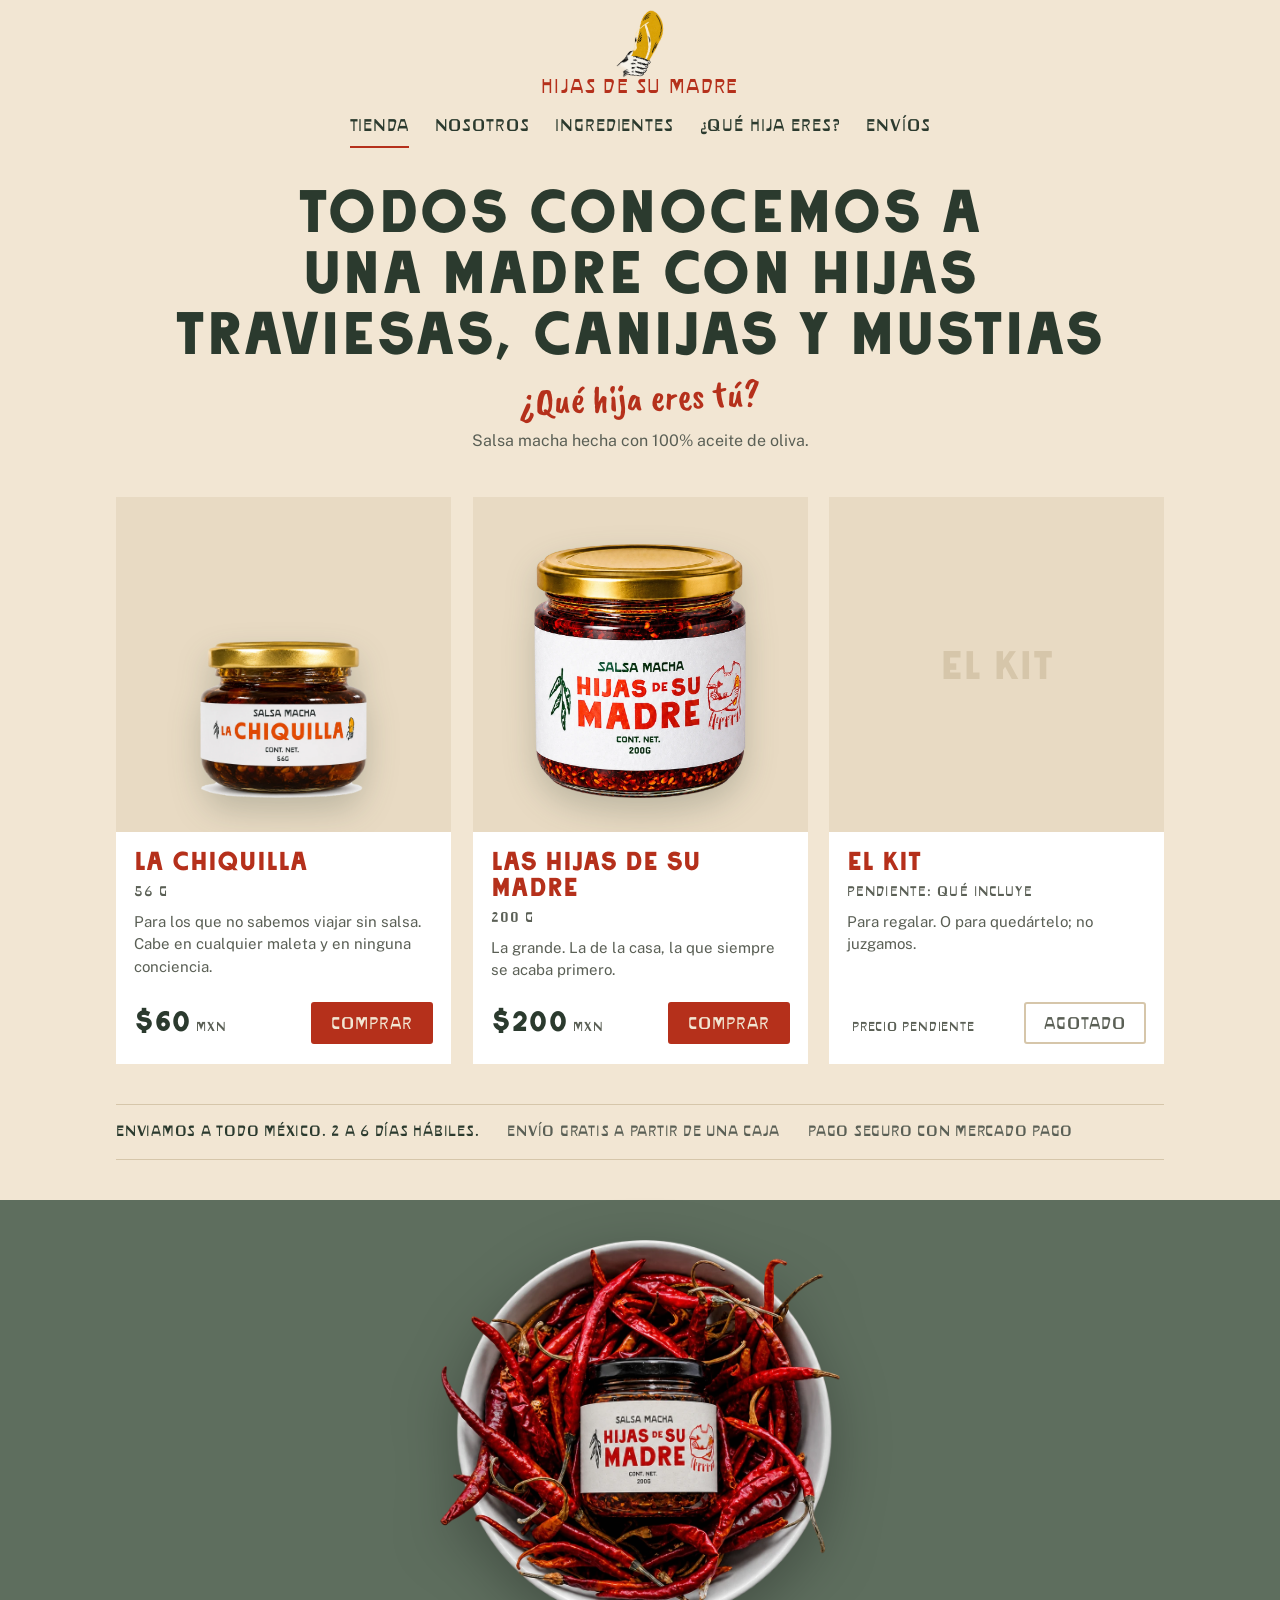
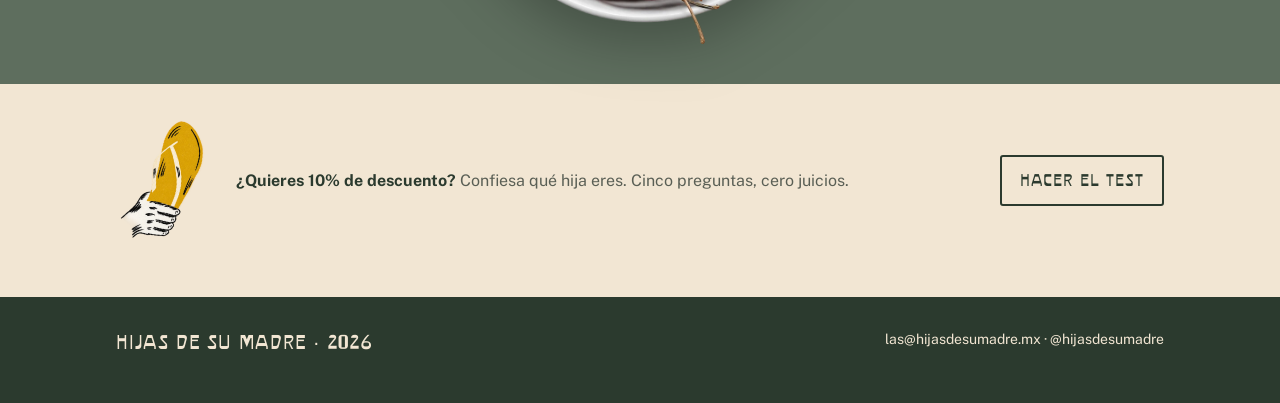
==== index.html @ a404a635 "Dominio: www.hijassdesumadre.mx Co-Authored-By: Claude Fable 5.1 <noreply@anthropic.com> Claude-Sess" ====
<!doctype html>
<html lang="es">
<head>
<meta charset="utf-8">
<meta name="viewport" content="width=device-width, initial-scale=1, viewport-fit=cover">
<title>Hijas de Su Madre | Salsa macha</title>
<meta name="description" content="Salsa macha artesanal hecha con 100% aceite de oliva. Pica rico, no te hace llorar. Envíos a todo México.">
<meta property="og:title" content="Hijas de Su Madre | Salsa macha">
<meta property="og:description" content="Salsa macha artesanal hecha con 100% aceite de oliva. Envíos a todo México.">
<meta property="og:image" content="https://www.hijassdesumadre.mx/img/og.jpg">
<meta property="og:url" content="https://www.hijassdesumadre.mx/">
<meta property="og:type" content="website">
<link rel="icon" href="favicon.png" type="image/png">
<link rel="stylesheet" href="https://fonts.googleapis.com/css2?family=Public+Sans:wght@400;600;700&family=Caveat+Brush&display=swap">
<link rel="stylesheet" href="styles.css">
<script src="config.js"></script>

</head>
<body data-page="tienda">
<header class="site-header" id="site-header"></header>

<main>
  <section class="wrap intro">
    <h1>Todos conocemos a una madre con hijas traviesas, canijas y mustias</h1>
    <a class="sub" href="que-hija-eres.html">¿Qué hija eres tú?</a>
    <p id="lema"></p>
  </section>

  <section class="wrap grid" id="productos" aria-label="Productos"></section>

  <div class="wrap"><div class="strip" id="strip"></div></div>

  <section class="banda" aria-hidden="true">
    <div class="wrap"><img src="img/bowl.webp" alt="" width="899" height="931"></div>
  </section>

  <section class="wrap hook">
    <img class="mano" src="img/mano-chancla.webp" alt="" width="387" height="411">
    <p><b>¿Quieres <span id="hook-pct">10%</span> de descuento?</b> Confiesa qué hija eres. Cinco preguntas, cero juicios.</p>
    <a class="btn ghost" href="que-hija-eres.html">Hacer el test</a>
  </section>
</main>

<footer class="site-footer" id="site-footer"></footer>

<script src="site.js"></script>
</body>
</html>
---- styles.css ----
/* Layout: cartel sobre crema. Entrada centrada en Kaxes, banda verde con el tazón
   de chiles, tienda en tres tarjetas blancas. Identidad fija (un solo tema): la
   tienda se ve igual para todo el mundo, como el empaque. */
@font-face { font-family: "Kaxes"; src: url("fonts/Kaxes.woff") format("woff"); font-weight: 400; font-display: swap; }
@font-face { font-family: "Mesaca"; src: url("fonts/Mesaca.woff") format("woff"); font-weight: 400; font-display: swap; }

:root {
  --crema: #F2E6D3;
  --crema-2: #E8DAC3;
  --linea: #D6C6AA;
  --blanco: #FFFFFF;
  --verde: #5E6E5E;
  --verde-oscuro: #2B3A2E;
  --tinta: #22302A;
  --gris: #5A5F55;
  --rojo: #B5301B;
  --rojo-2: #9E2914;
  --display: "Kaxes", "Arial Black", Impact, sans-serif;
  --label: "Mesaca", "Arial Narrow", sans-serif;
  --body: "Public Sans", system-ui, -apple-system, "Segoe UI", sans-serif;
  --marker: "Caveat Brush", "Comic Sans MS", cursive;   /* provisional: cambiar por la tipografía de marcador de la marca */
  color-scheme: light;
}

* { box-sizing: border-box; }
body {
  margin: 0;
  background: var(--crema);
  color: var(--tinta);
  font-family: var(--body);
  font-size: 16px;
  line-height: 1.5;
  -webkit-font-smoothing: antialiased;
}
body::before { content: ""; position: fixed; inset: 0 0 auto; height: env(safe-area-inset-top, 0px); z-index: 10; background: var(--crema); }
img { max-width: 100%; display: block; }
a { color: inherit; }
:focus-visible { outline: 3px solid var(--rojo); outline-offset: 2px; }

.wrap {
  max-width: 1080px;
  margin: 0 auto;
  padding-left: max(16px, env(safe-area-inset-left, 0px));
  padding-right: max(16px, env(safe-area-inset-right, 0px));
}

/* Las dos tipografías de marca no tienen minúsculas: todo lo que las use va en mayúsculas */
.display, .label { text-transform: uppercase; }

/* ---------- Header ---------- */
.site-header {
  position: sticky;
  top: env(safe-area-inset-top, 0px);
  z-index: 5;
  background: var(--crema);
}
.site-header .wrap {
  position: relative;
  display: flex;
  flex-direction: column;
  align-items: center;
  gap: 10px;
  padding-block: 12px 10px;
}
.logo {
  display: flex;
  flex-direction: column;
  align-items: center;
  gap: 2px;
  text-decoration: none;
  color: var(--rojo);
}
.logo .logo-img { height: 64px; width: auto; transform: rotate(-8deg); }
.logo .logo-txt {
  font-family: var(--label);
  font-size: 20px;
  letter-spacing: 0.06em;
  text-transform: uppercase;
  line-height: 1;
  white-space: nowrap;
}
.nav { display: flex; gap: 26px; flex-wrap: wrap; justify-content: center; }
.nav a {
  font-family: var(--label);
  text-decoration: none;
  font-size: 17px;
  letter-spacing: 0.05em;
  text-transform: uppercase;
  color: var(--verde-oscuro);
  padding: 6px 0;
  border-bottom: 2px solid transparent;
}
.nav a:hover, .nav a[aria-current="page"] { border-bottom-color: var(--rojo); }
.nav-toggle {
  position: absolute;
  right: max(16px, env(safe-area-inset-right, 0px));
  top: 22px;
  display: none;
  background: none;
  border: 2px solid var(--verde-oscuro);
  color: var(--verde-oscuro);
  font-family: var(--label);
  font-size: 15px;
  text-transform: uppercase;
  letter-spacing: 0.06em;
  padding: 7px 12px 5px;
  border-radius: 3px;
  cursor: pointer;
}
@media (max-width: 760px) {
  .site-header .wrap { gap: 0; }
  .logo .logo-img { height: 54px; }
  .logo .logo-txt { font-size: 17px; }
  .nav-toggle { display: inline-block; }
  .nav {
    display: none;
    position: absolute;
    left: 0; right: 0;
    top: 100%;
    background: var(--crema);
    border-top: 1px solid var(--linea);
    border-bottom: 1px solid var(--linea);
    flex-direction: column;
    gap: 0;
    padding: 6px max(16px, env(safe-area-inset-left, 0px)) 14px;
  }
  .nav.open { display: flex; }
  .nav a { padding: 12px 0; border-bottom: 1px solid var(--linea); font-size: 19px; }
  .nav a:last-child { border-bottom: none; }
}

/* ---------- Entrada ---------- */
.intro {
  text-align: center;
  padding-block: 26px 8px;
  display: flex;
  flex-direction: column;
  align-items: center;
  gap: 10px;
}
.intro h1 {
  font-family: var(--display);
  font-weight: 400;
  font-size: clamp(30px, 5.6vw, 60px);
  line-height: 1.02;
  letter-spacing: 0.01em;
  text-transform: uppercase;
  color: var(--verde-oscuro);
  margin: 0;
  text-wrap: balance;
  max-width: 24ch;
}
.intro .sub {
  margin: 0;
  font-family: var(--marker);
  font-size: clamp(28px, 3.8vw, 38px);
  color: var(--rojo);
  text-decoration: none;
  line-height: 1.1;
  transform: rotate(-2deg);
}
.intro .sub:hover { color: var(--rojo); }
.intro p { margin: 0; color: var(--gris); font-size: 16px; }

.banda {
  background: var(--verde);
  padding-block: 40px;
  margin-top: 40px;
}
.banda .wrap { display: flex; justify-content: center; }
.banda img {
  width: min(60vw, 400px);
  height: auto;
  filter: drop-shadow(0 18px 28px rgba(0,0,0,0.28));
}

/* ---------- Tienda ---------- */
.grid {
  display: grid;
  grid-template-columns: repeat(3, minmax(0, 1fr));
  gap: 22px;
  padding-block: 36px 40px;
}
@media (max-width: 860px) { .grid { grid-template-columns: repeat(2, minmax(0, 1fr)); } }
@media (max-width: 560px) { .grid { grid-template-columns: 1fr; } }

.product {
  background: var(--crema-2);
  display: flex;
  flex-direction: column;
  min-width: 0;
  container-type: inline-size;
}
.product-media {
  aspect-ratio: 1 / 1;
  max-width: 100%;
  display: flex;
  align-items: flex-end;
  justify-content: center;
  overflow: hidden;
  padding: 12cqw 14px 10cqw;
}
.product-media img {
  width: auto;
  height: calc(76cqw * var(--escala, 1));
  max-width: 88%;
  object-fit: contain;
  filter: drop-shadow(0 14px 16px rgba(43, 58, 46, 0.22));
}
.product-media .ph {
  font-family: var(--display);
  font-size: 40px;
  text-transform: uppercase;
  color: var(--linea);
  align-self: center;
  text-align: center;
  line-height: 1;
}
.product-body {
  padding: 18px 18px 20px;
  display: flex;
  flex-direction: column;
  gap: 6px;
  flex: 1;
  background: var(--blanco);
}
.product h2 {
  font-family: var(--display);
  font-weight: 400;
  font-size: 26px;
  line-height: 1;
  text-transform: uppercase;
  color: var(--rojo);
  margin: 0;
}
.product .size {
  font-family: var(--label);
  font-size: 14px;
  color: var(--gris);
  text-transform: uppercase;
  letter-spacing: 0.08em;
}
.product .desc { margin: 2px 0 0; color: var(--gris); font-size: 15px; }
.product .row {
  margin-top: auto;
  padding-top: 14px;
  display: flex;
  align-items: center;
  justify-content: space-between;
  gap: 12px;
}
.price {
  font-family: var(--display);
  font-size: 28px;
  line-height: 1;
  color: var(--verde-oscuro);
  font-variant-numeric: tabular-nums;
}
.price small { font-family: var(--label); font-size: 13px; color: var(--gris); margin-left: 5px; letter-spacing: 0.06em; }

.btn {
  display: inline-flex;
  align-items: center;
  justify-content: center;
  gap: 8px;
  background: var(--rojo);
  color: var(--crema);
  border: 2px solid var(--rojo);
  text-decoration: none;
  font-family: var(--label);
  font-size: 17px;
  text-transform: uppercase;
  letter-spacing: 0.06em;
  padding: 12px 18px 10px;
  border-radius: 3px;
  cursor: pointer;
  white-space: nowrap;
}
.btn:hover { background: var(--rojo-2); border-color: var(--rojo-2); }
.btn.ghost { background: transparent; color: var(--verde-oscuro); border-color: var(--verde-oscuro); }
.btn.ghost:hover { background: var(--verde-oscuro); color: var(--crema); }
.btn.block { width: 100%; }
.pending {
  font-size: 12px;
  color: var(--rojo);
  margin: 0;
  padding-top: 8px;
  border-top: 1px dashed var(--linea);
}

.strip {
  border-top: 1px solid var(--linea);
  border-bottom: 1px solid var(--linea);
  padding-block: 16px;
  display: flex;
  flex-wrap: wrap;
  gap: 8px 28px;
  font-family: var(--label);
  font-size: 15px;
  letter-spacing: 0.05em;
  text-transform: uppercase;
  color: var(--gris);
}
.strip strong { color: var(--verde-oscuro); font-weight: 400; }

.hook {
  padding-block: 40px 60px;
  display: flex;
  flex-wrap: wrap;
  align-items: center;
  gap: 16px 28px;
}
.hook .mano { width: 92px; height: auto; flex: none; transform: rotate(-8deg); }
.hook p { flex: 1 1 300px; }
.hook p { margin: 0; color: var(--gris); }
.hook p b { color: var(--verde-oscuro); }

/* ---------- Páginas de texto ---------- */
.page { padding-block: 36px 64px; }
.page .text { max-width: 680px; }
.page h1 {
  font-family: var(--display);
  font-weight: 400;
  font-size: clamp(32px, 5.4vw, 54px);
  line-height: 1;
  text-transform: uppercase;
  color: var(--verde-oscuro);
  margin: 0 0 22px;
  text-wrap: balance;
  max-width: 24ch;
}
.page h2 {
  font-family: var(--label);
  font-weight: 400;
  font-size: 22px;
  letter-spacing: 0.05em;
  text-transform: uppercase;
  color: var(--rojo);
  margin: 34px 0 8px;
}
.page p, .page li { font-size: 17px; max-width: 65ch; }
.page ul { padding-left: 20px; margin: 0; }
.todo {
  display: inline-block;
  background: rgba(181, 48, 27, 0.10);
  border-left: 3px solid var(--rojo);
  padding: 8px 12px;
  color: var(--gris);
  font-size: 15px;
}
dl.faq { margin: 0; }
dl.faq dt { font-weight: 700; margin-top: 20px; }
dl.faq dd { margin: 4px 0 0; color: var(--gris); }

.foto-ancha {
  width: 100%;
  aspect-ratio: 16 / 7;
  max-width: 100%;
  object-fit: cover;
  margin-bottom: 36px;
}
.dos {
  display: grid;
  grid-template-columns: minmax(0, 1.1fr) minmax(0, 0.9fr);
  gap: 32px;
  align-items: start;
}
.dos > * { min-width: 0; }
.dos img { width: 100%; height: auto; }
@media (max-width: 720px) { .dos { grid-template-columns: 1fr; } }
.fotos {
  display: grid;
  grid-template-columns: repeat(3, minmax(0, 1fr));
  gap: 14px;
  margin-top: 16px;
}
.fotos img { width: 100%; aspect-ratio: 4 / 5; object-fit: cover; }
.fotos img.wide { grid-column: 1 / -1; aspect-ratio: 16 / 9; }
@media (max-width: 560px) { .fotos { grid-template-columns: repeat(2, minmax(0, 1fr)); } }
.ingredientes-lista { columns: 2; column-gap: 32px; list-style: none; padding: 0; }
.ingredientes-lista li {
  font-family: var(--label);
  text-transform: uppercase;
  letter-spacing: 0.05em;
  font-size: 18px;
  color: var(--verde-oscuro);
  padding: 8px 0;
  border-bottom: 1px solid var(--linea);
  break-inside: avoid;
}

/* ---------- Test ---------- */
.quiz-wrap { padding-block: 36px 64px; max-width: 640px; }
.quiz .progress { font-family: var(--label); font-size: 14px; text-transform: uppercase; letter-spacing: 0.08em; color: var(--gris); margin-bottom: 8px; }
.quiz .bar { height: 4px; background: var(--linea); margin-bottom: 28px; }
.quiz .bar i { display: block; height: 100%; background: var(--rojo); width: 0; transition: width .25s; }
.quiz-wrap h1 {
  font-family: var(--display);
  font-weight: 400;
  font-size: clamp(30px, 5.4vw, 48px);
  line-height: 1.02;
  text-transform: uppercase;
  color: var(--verde-oscuro);
  margin: 0 0 18px;
  text-wrap: balance;
}
.quiz-wrap .intro-img { width: 100%; height: auto; aspect-ratio: 16 / 9; object-fit: cover; object-position: 35% 50%; margin-bottom: 26px; }
.quiz-wrap .mano { width: 110px; height: auto; margin-bottom: 8px; transform: rotate(-8deg); }
.quiz h2.q { font-size: 24px; font-weight: 700; margin: 0 0 20px; line-height: 1.25; text-wrap: balance; color: var(--verde-oscuro); }
.options { display: grid; gap: 10px; }
.opt {
  text-align: left;
  background: var(--blanco);
  border: 1px solid var(--linea);
  color: var(--tinta);
  font: inherit;
  font-size: 16px;
  padding: 14px 16px;
  cursor: pointer;
}
.opt:hover { border-color: var(--rojo); }
.result .eyebrow { font-family: var(--label); font-size: 15px; text-transform: uppercase; letter-spacing: 0.08em; color: var(--gris); }
.result .name {
  font-family: var(--display);
  font-size: clamp(44px, 11vw, 92px);
  line-height: 0.95;
  text-transform: uppercase;
  margin: 4px 0 10px;
  color: var(--rojo);
}
.result .frase { font-size: 22px; font-weight: 700; margin: 0 0 6px; color: var(--verde-oscuro); }
.result .detalle { color: var(--gris); margin: 0 0 24px; font-size: 17px; }
.code {
  display: flex;
  align-items: center;
  justify-content: space-between;
  gap: 12px;
  background: var(--blanco);
  border: 2px dashed var(--rojo);
  padding: 14px 16px;
  margin-bottom: 20px;
}
.code b { font-family: var(--display); font-size: clamp(20px, 4.2vw, 30px); letter-spacing: 0.06em; color: var(--verde-oscuro); word-break: break-all; text-align: right; }
.code { margin-bottom: 8px; }
.result .cierre { margin: 0 0 20px; color: var(--gris); }
.result .shop { display: grid; gap: 10px; }
.result .shop a, .result .shop button { justify-content: space-between; }
.again { background: none; border: none; color: var(--gris); font: inherit; text-decoration: underline; cursor: pointer; padding: 0; margin-top: 20px; }

/* ---------- Footer ---------- */
.site-footer {
  background: var(--verde-oscuro);
  color: var(--crema);
  padding-block: 32px 44px;
  font-size: 14px;
}
.site-footer .wrap { display: flex; flex-wrap: wrap; justify-content: space-between; gap: 10px 24px; }
.site-footer .marca { font-family: var(--label); font-size: 20px; text-transform: uppercase; letter-spacing: 0.04em; }
.site-footer a { text-decoration: none; }
.site-footer a:hover { text-decoration: underline; }

@media (prefers-reduced-motion: reduce) { * { transition: none !important; } }

/* ---------- Collage de ingredientes ---------- */
.collage {
  background: var(--verde);
  padding-block: 36px 28px;
  margin-bottom: 40px;
}
.collage .wrap {
  display: flex;
  flex-wrap: wrap;
  justify-content: center;
  align-items: center;
  gap: 18px 34px;
}
.collage img { height: auto; max-width: 100%; filter: drop-shadow(0 12px 14px rgba(0,0,0,0.25)); }
.collage .c1 { width: clamp(150px, 22vw, 260px); transform: rotate(-6deg); }
.collage .c2 { width: clamp(170px, 26vw, 300px); }
.collage .c3 { width: clamp(140px, 20vw, 240px); transform: rotate(5deg); }
.collage .c4 { width: clamp(130px, 18vw, 220px); }
.collage .c5 { width: clamp(150px, 22vw, 250px); transform: rotate(-4deg); }

.comer {
  display: grid;
  grid-template-columns: minmax(0, 1fr) minmax(0, 1fr);
  gap: 32px;
  align-items: center;
  margin-top: 8px;
}
.comer > * { min-width: 0; }
.comer img { width: min(100%, 460px); height: auto; justify-self: center; filter: drop-shadow(0 18px 22px rgba(43,58,46,0.22)); transform: rotate(8deg); }
@media (max-width: 720px) { .comer { grid-template-columns: 1fr; } }

/* ---------- Prospecto (advertencias) ---------- */
.adv-title { margin-top: 56px; }
.prospecto {
  background: var(--blanco);
  border: 1px solid var(--linea);
  padding: 22px 24px 26px;
  margin-top: 14px;
  font-size: 14px;
  line-height: 1.45;
  color: var(--tinta);
}
.prospecto-head {
  display: flex;
  justify-content: space-between;
  flex-wrap: wrap;
  gap: 6px 16px;
  font-family: var(--label);
  text-transform: uppercase;
  letter-spacing: 0.08em;
  font-size: 13px;
  color: var(--gris);
  border-bottom: 2px solid var(--verde-oscuro);
  padding-bottom: 10px;
  margin-bottom: 16px;
}
.prospecto-cols { display: grid; grid-template-columns: repeat(3, minmax(0, 1fr)); gap: 24px; }
.prospecto-cols > section { min-width: 0; }
@media (max-width: 760px) { .prospecto-cols { grid-template-columns: 1fr; } }
.prospecto h3 {
  font-family: var(--display);
  font-weight: 400;
  font-size: 22px;
  text-transform: uppercase;
  color: var(--rojo);
  margin: 0 0 8px;
}
.prospecto p { margin: 0 0 8px; font-size: 14px; max-width: none; }
.prospecto dl { margin: 0; }
.prospecto dt { font-weight: 700; margin-top: 8px; }
.prospecto dd { margin: 0; color: var(--gris); }
.prospecto ul { margin: 0; padding-left: 18px; }
.prospecto li { font-size: 14px; margin-bottom: 4px; }

/* ---------- Nosotros ---------- */
.nosotros-hero {
  display: grid;
  grid-template-columns: minmax(0, 0.8fr) minmax(0, 1.2fr);
  gap: 32px;
  align-items: center;
  margin-bottom: 20px;
}
.nosotros-hero > * { min-width: 0; }
.nosotros-hero img { width: min(100%, 340px); height: auto; justify-self: center; }
.charola { width: min(100%, 420px); height: auto; justify-self: center; filter: drop-shadow(0 18px 22px rgba(43,58,46,0.22)); }
@media (max-width: 720px) { .nosotros-hero { grid-template-columns: 1fr; } .nosotros-hero img { width: 220px; } }

/* ---------- Ingredientes: collage ---------- */
.ing .ing-sec { align-items: center; margin-bottom: 36px; }
.ing .ing-sec.rev > .text { order: 1; }
.ing .ing-sec.rev > .cluster { order: 2; }
@media (min-width: 721px) { .ing .ing-sec.rev > .cluster { order: 0; } }
.cluster { position: relative; min-width: 0; }
.cluster img { position: absolute; height: auto; filter: drop-shadow(0 14px 16px rgba(43,58,46,0.22)); }
.c-a { min-height: 420px; }
.c-a .f1 { width: 58%; left: 30%; top: 0; transform: rotate(6deg); }
.c-a .f2 { width: 46%; left: -4%; top: 34%; transform: rotate(-10deg); }
.c-a .f3 { width: 40%; left: 52%; top: 58%; transform: rotate(-4deg); }
.c-b { min-height: 300px; }
.c-b .f1 { width: 50%; left: 2%; top: 6%; }
.c-b .f2 { width: 58%; left: 40%; top: 40%; transform: rotate(-6deg); }
.c-c { min-height: 420px; }
.c-c .f1 { width: 82%; left: 10%; top: 0; transform: rotate(8deg); }
@media (max-width: 720px) {
  .cluster { min-height: 0 !important; display: flex; flex-wrap: wrap; align-items: center; justify-content: center; gap: 12px 24px; padding-block: 8px; }
  .cluster img { position: static !important; width: 38% !important; max-width: 200px; }
  .c-c .f1 { width: 70% !important; max-width: 320px; }
}
.btn.agotado, .btn.agotado:hover { background: transparent; color: var(--gris); border-color: var(--linea); cursor: default; }
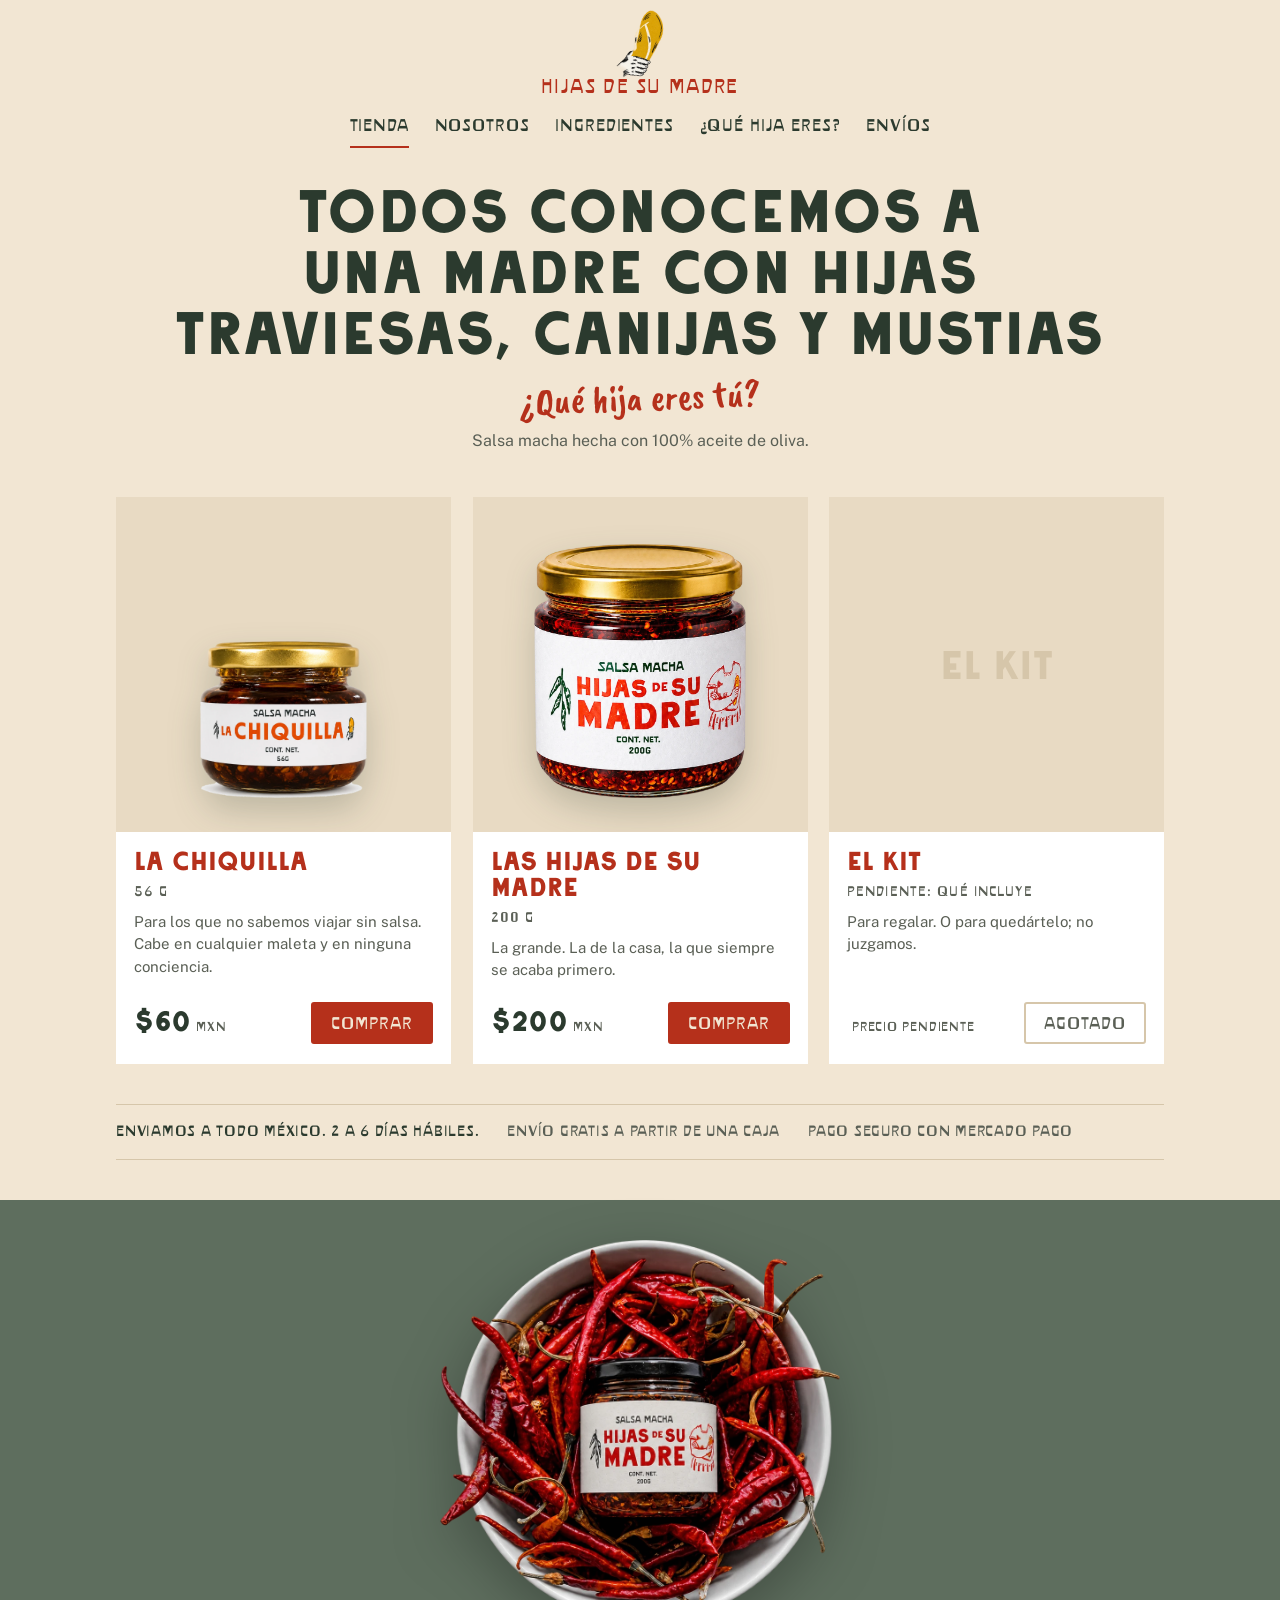
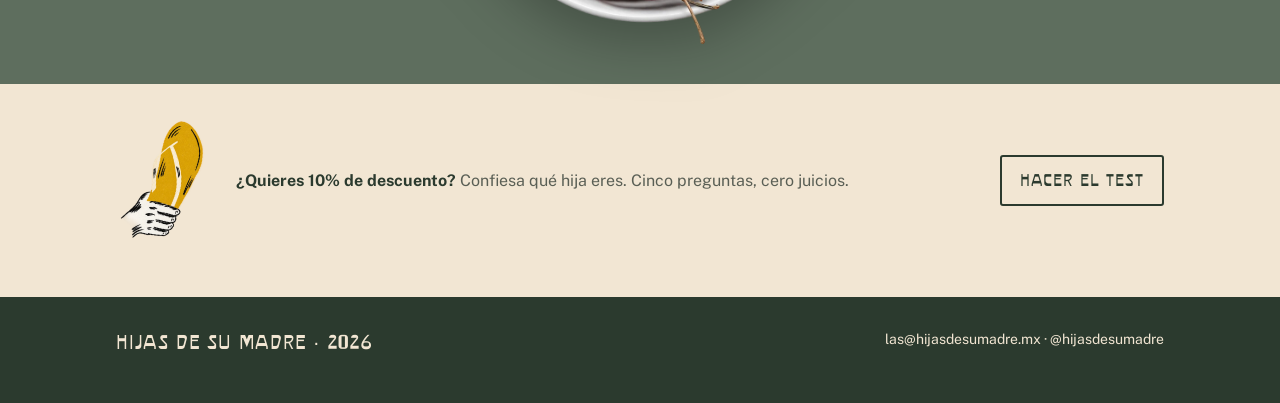
==== commit 79528b9d: "Usar dominio gratuito de GitHub Pages por ahora Co-Authored-By: Claude Fable 5.1 <noreply@anthropic." ====
--- a/index.html
+++ b/index.html
@@ -7,8 +7,8 @@
 <meta name="description" content="Salsa macha artesanal hecha con 100% aceite de oliva. Pica rico, no te hace llorar. Envíos a todo México.">
 <meta property="og:title" content="Hijas de Su Madre | Salsa macha">
 <meta property="og:description" content="Salsa macha artesanal hecha con 100% aceite de oliva. Envíos a todo México.">
-<meta property="og:image" content="https://www.hijassdesumadre.mx/img/og.jpg">
-<meta property="og:url" content="https://www.hijassdesumadre.mx/">
+<meta property="og:image" content="https://hijasdesumadre.github.io/img/og.jpg">
+<meta property="og:url" content="https://hijasdesumadre.github.io/">
 <meta property="og:type" content="website">
 <link rel="icon" href="favicon.png" type="image/png">
 <link rel="stylesheet" href="https://fonts.googleapis.com/css2?family=Public+Sans:wght@400;600;700&family=Caveat+Brush&display=swap">
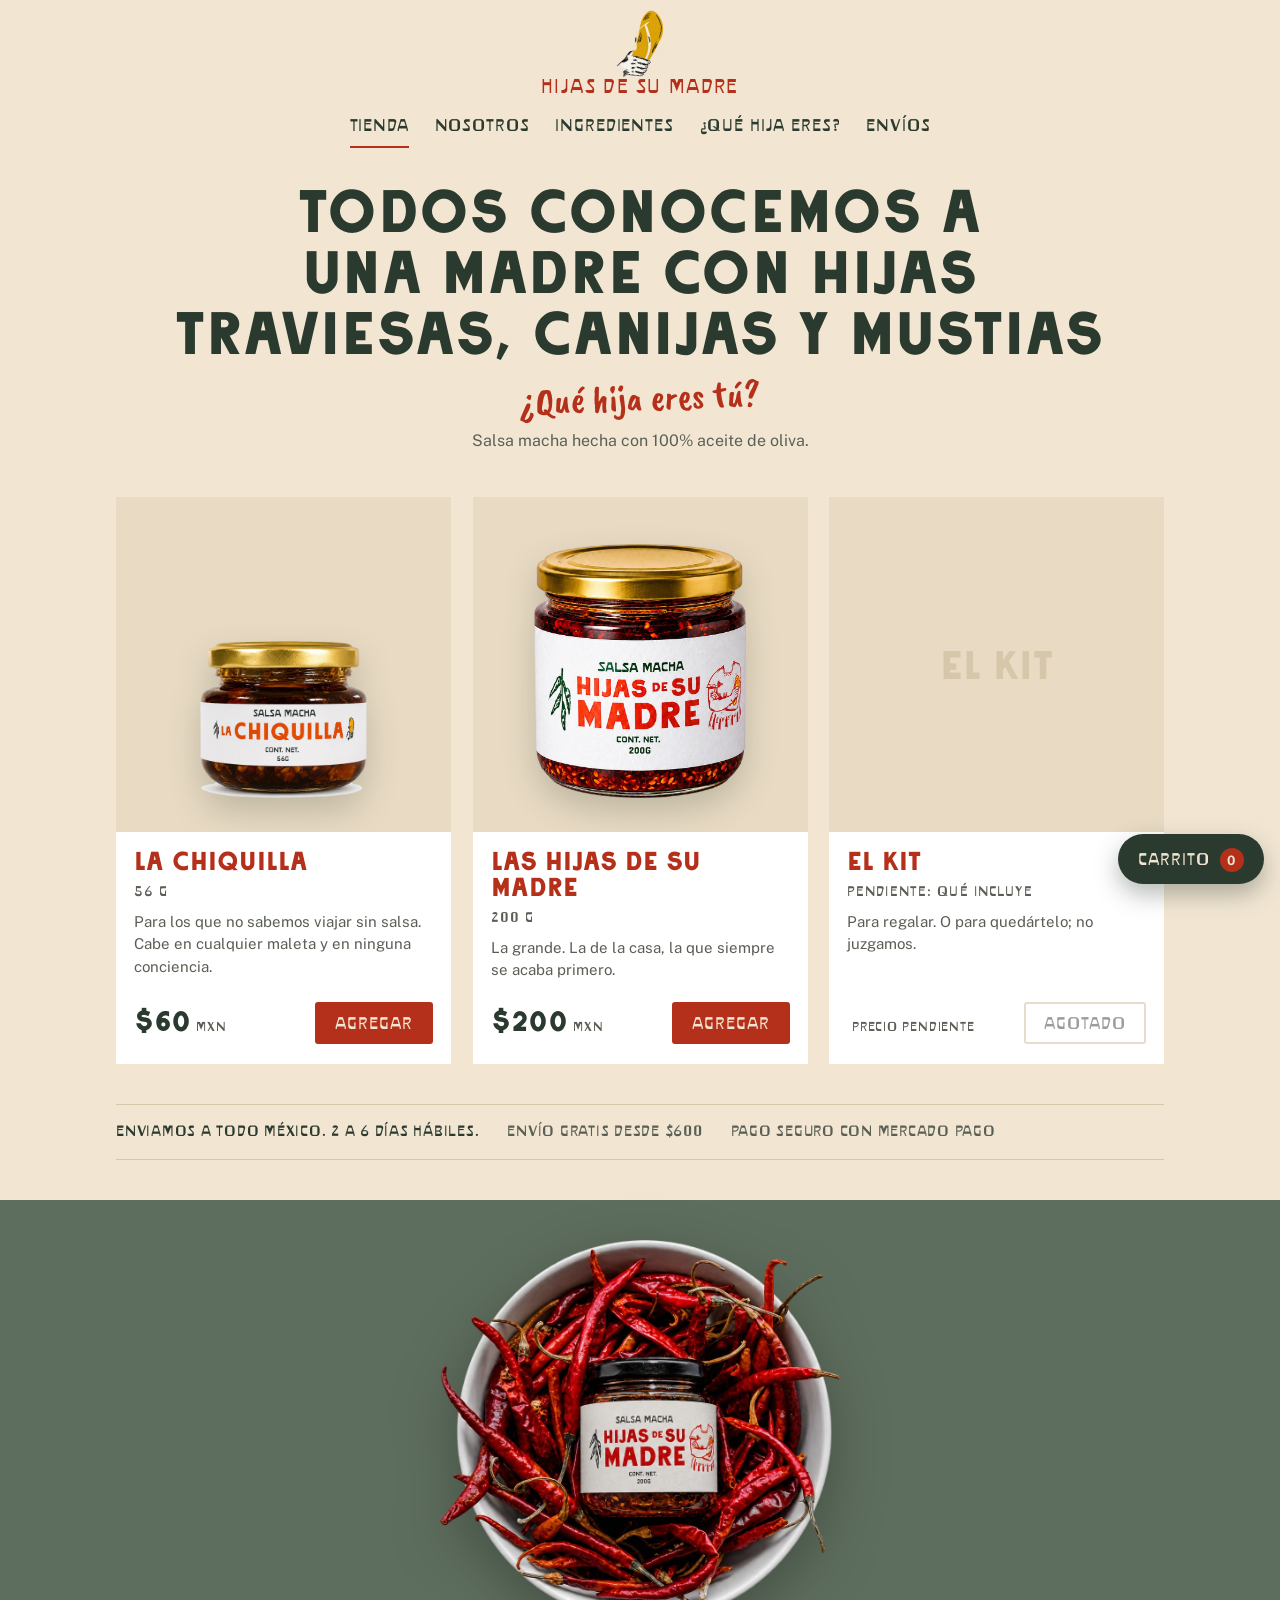
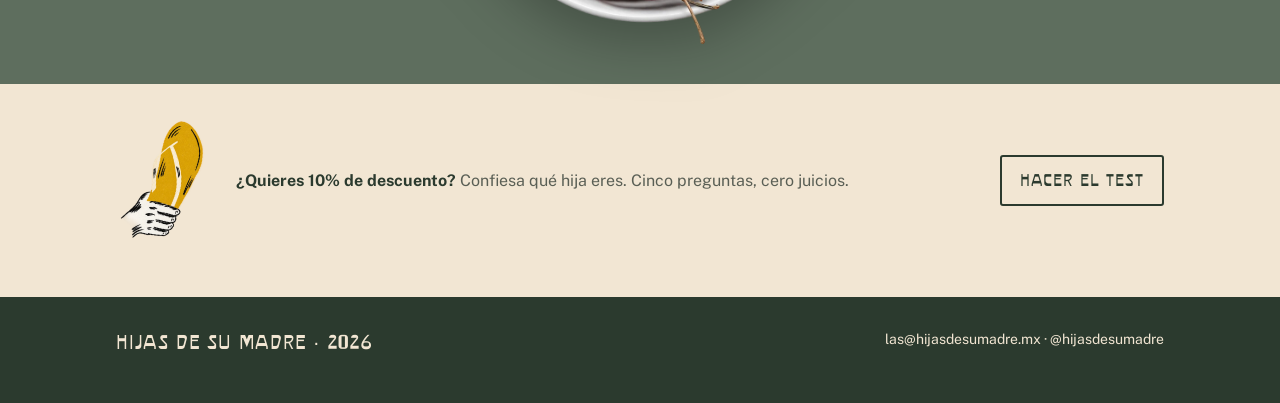
==== commit cb27a253: "Carrito de compras con cobro vía Mercado Pago (Checkout Pro) - Carrito lateral con cantidades, códig" ====
--- a/index.html
+++ b/index.html
@@ -44,5 +44,6 @@
 <footer class="site-footer" id="site-footer"></footer>
 
 <script src="site.js"></script>
+<script src="carrito.js"></script>
 </body>
 </html>
--- a/styles.css
+++ b/styles.css
@@ -570,3 +570,69 @@
   .c-c .f1 { width: 70% !important; max-width: 320px; }
 }
 .btn.agotado, .btn.agotado:hover { background: transparent; color: var(--gris); border-color: var(--linea); cursor: default; }
+
+/* ---------- Carrito ---------- */
+.cart-fab {
+  position: fixed;
+  right: max(16px, env(safe-area-inset-right, 0px));
+  bottom: calc(16px + env(safe-area-inset-bottom, 0px));
+  z-index: 40;
+  display: inline-flex; align-items: center; gap: 10px;
+  background: var(--verde-oscuro); color: var(--crema);
+  border: none; border-radius: 999px;
+  font-family: var(--label); font-size: 17px; letter-spacing: 0.06em; text-transform: uppercase;
+  padding: 14px 20px 12px; cursor: pointer;
+  box-shadow: 0 10px 24px rgba(43,58,46,0.35);
+}
+.cart-badge { background: var(--rojo); color: var(--crema); font-family: var(--body); font-weight: 700; font-size: 13px; min-width: 24px; height: 24px; border-radius: 999px; display: inline-grid; place-items: center; padding: 0 6px; }
+.cart-backdrop { position: fixed; inset: 0; background: rgba(34,48,42,0.45); z-index: 50; }
+.cart {
+  position: fixed; top: 0; right: 0; bottom: 0; z-index: 51;
+  width: min(100%, 440px);
+  background: var(--crema);
+  display: flex; flex-direction: column;
+  box-shadow: -12px 0 40px rgba(0,0,0,0.25);
+  padding-top: env(safe-area-inset-top, 0px);
+}
+.cart-head { display: flex; align-items: center; justify-content: space-between; padding: 16px 20px 12px; border-bottom: 1px solid var(--linea); }
+.cart-head h2 { margin: 0; font-family: var(--display); font-weight: 400; font-size: 28px; text-transform: uppercase; color: var(--verde-oscuro); }
+.cart-close { background: none; border: none; font-size: 32px; line-height: 1; color: var(--gris); cursor: pointer; padding: 4px 8px; }
+.cart-body { overflow-y: auto; padding: 16px 20px calc(24px + env(safe-area-inset-bottom, 0px)); display: flex; flex-direction: column; gap: 14px; }
+.cart-empty { text-align: center; color: var(--gris); margin: 32px 0 8px; font-size: 17px; }
+.cart-lines { display: flex; flex-direction: column; gap: 12px; }
+.cart-line { display: grid; grid-template-columns: 56px 1fr auto auto; gap: 12px; align-items: center; }
+.cart-line img { width: 56px; height: 56px; object-fit: contain; }
+.cart-line i { width: 56px; height: 56px; background: var(--crema-2); display: block; }
+.cart-line-info { min-width: 0; display: flex; flex-direction: column; }
+.cart-line-info b { font-family: var(--label); font-weight: 400; text-transform: uppercase; letter-spacing: 0.04em; color: var(--rojo); font-size: 16px; }
+.cart-line-info small { color: var(--gris); font-size: 13px; }
+.cart-line-total { font-family: var(--display); font-size: 20px; color: var(--verde-oscuro); min-width: 56px; text-align: right; font-variant-numeric: tabular-nums; }
+.qty { display: inline-flex; align-items: center; border: 1px solid var(--linea); background: var(--blanco); border-radius: 3px; }
+.qty button { background: none; border: none; width: 30px; height: 32px; font-size: 18px; cursor: pointer; color: var(--verde-oscuro); }
+.qty span { min-width: 24px; text-align: center; font-weight: 700; font-variant-numeric: tabular-nums; }
+.cart-code { display: flex; gap: 8px; }
+.cart-code input { flex: 1; min-width: 0; }
+.cart-code .btn { padding-inline: 14px; }
+.cart-msg { margin: -6px 0 0; font-size: 14px; }
+.cart-msg.ok { color: var(--oliva, #6B7A2E); }
+.cart-msg.err { color: var(--rojo); }
+.cart-sum { border-top: 1px solid var(--linea); border-bottom: 1px solid var(--linea); padding: 10px 0; display: flex; flex-direction: column; gap: 6px; font-size: 15px; }
+.cart-sum > div { display: flex; justify-content: space-between; }
+.cart-sum .hint { color: var(--gris); font-size: 13px; }
+.cart-sum .tot { font-family: var(--display); font-size: 22px; color: var(--verde-oscuro); padding-top: 4px; }
+.cart-form { display: flex; flex-direction: column; gap: 10px; }
+.cart-form h3 { margin: 6px 0 0; font-family: var(--label); font-weight: 400; font-size: 18px; letter-spacing: 0.05em; text-transform: uppercase; color: var(--rojo); }
+.f { display: flex; flex-direction: column; gap: 4px; min-width: 0; }
+.f span { font-size: 12px; text-transform: uppercase; letter-spacing: 0.06em; color: var(--gris); }
+.f2 { display: grid; grid-template-columns: 1fr 1fr; gap: 10px; }
+.cart input, .cart select { width: 100%; font: inherit; font-size: 16px; padding: 10px 12px; border: 1px solid var(--linea); background: var(--blanco); color: var(--tinta); border-radius: 3px; min-width: 0; }
+.cart input:focus, .cart select:focus { outline: 2px solid var(--rojo); outline-offset: 1px; border-color: var(--rojo); }
+.btn.pay { margin-top: 6px; font-size: 18px; padding-block: 14px 12px; white-space: normal; }
+.btn:disabled { opacity: 0.6; cursor: wait; }
+.cart-fine { font-size: 12px; color: var(--gris); margin: 0; text-align: center; }
+body.cart-abierto { overflow: hidden; }
+.cart[hidden], .cart-backdrop[hidden] { display: none !important; }
+.estado { text-align: center; margin: 0 auto; padding-block: 24px; }
+.estado h1 { max-width: none; }
+.estado .btn { margin: 4px; }
+@media (max-width: 420px) { .f2 { grid-template-columns: 1fr; } .cart-line { grid-template-columns: 48px 1fr auto; } .cart-line-total { grid-column: 2 / -1; text-align: left; } }
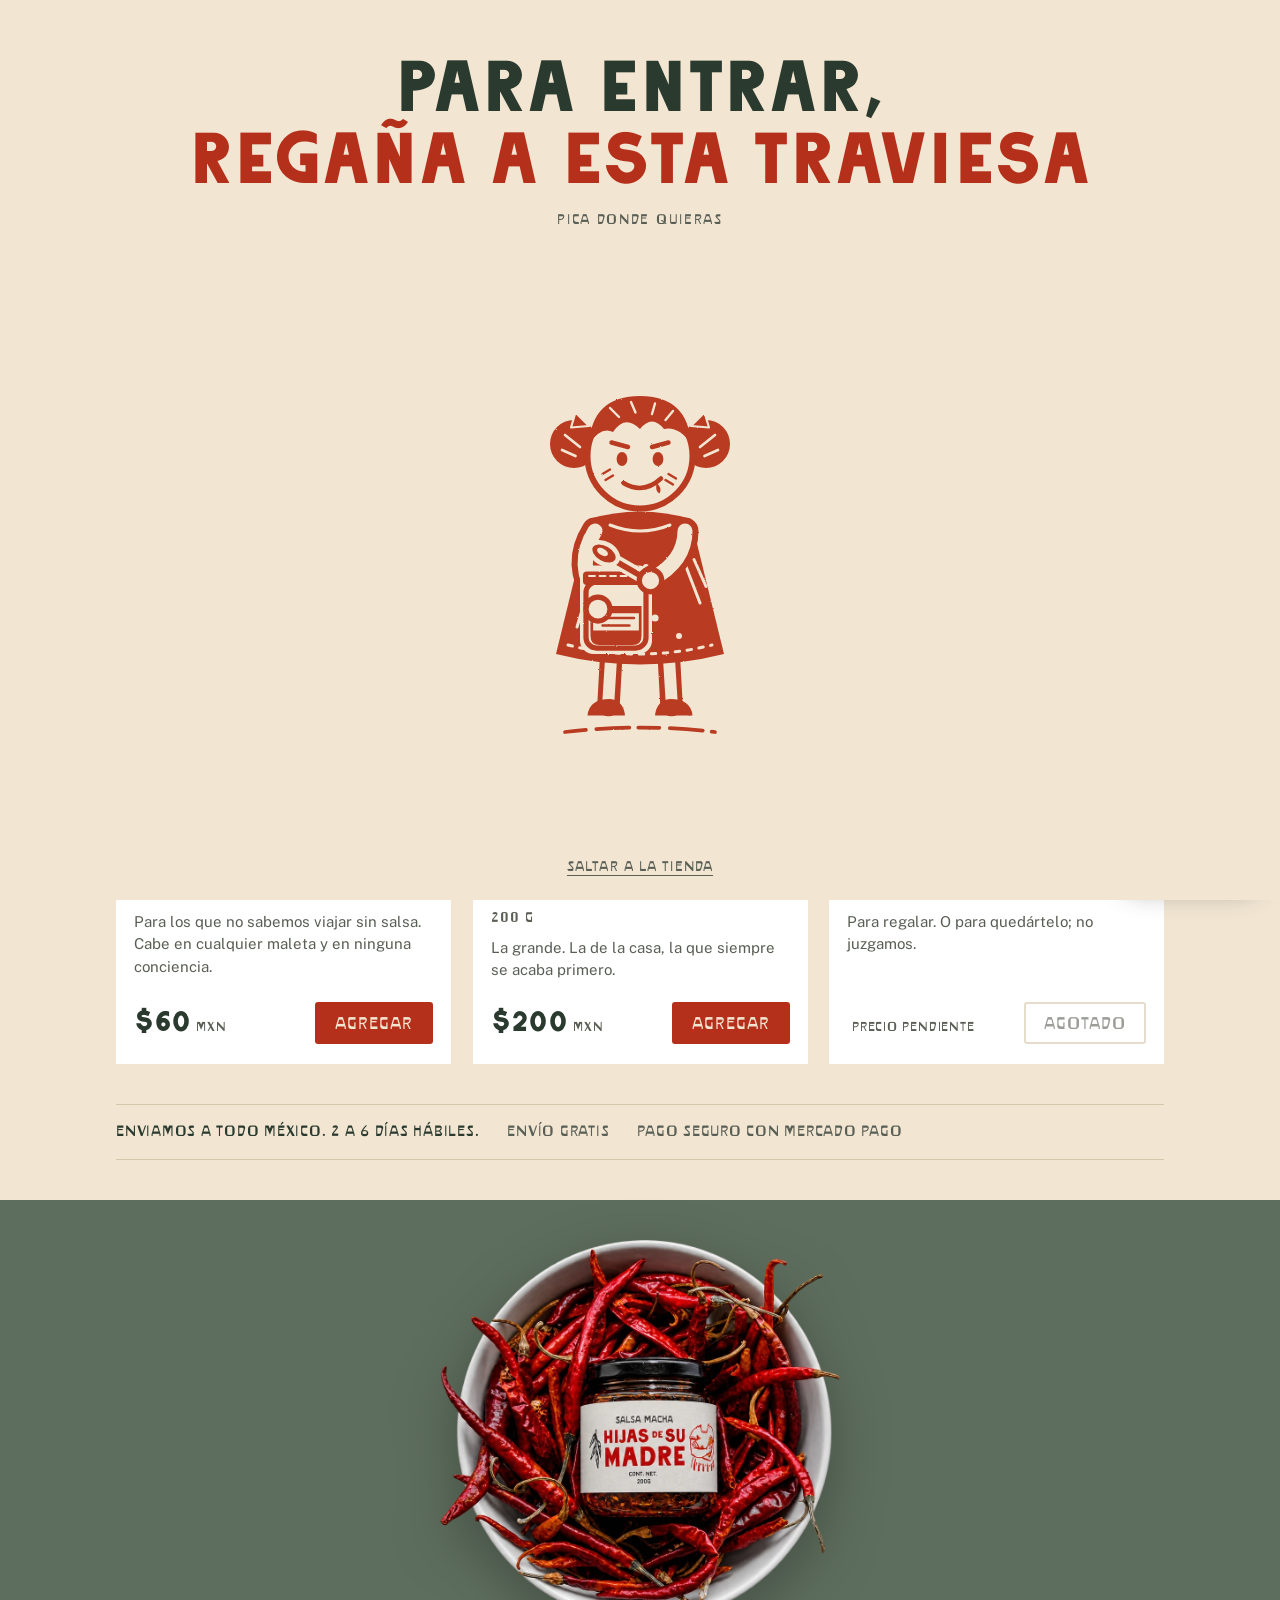
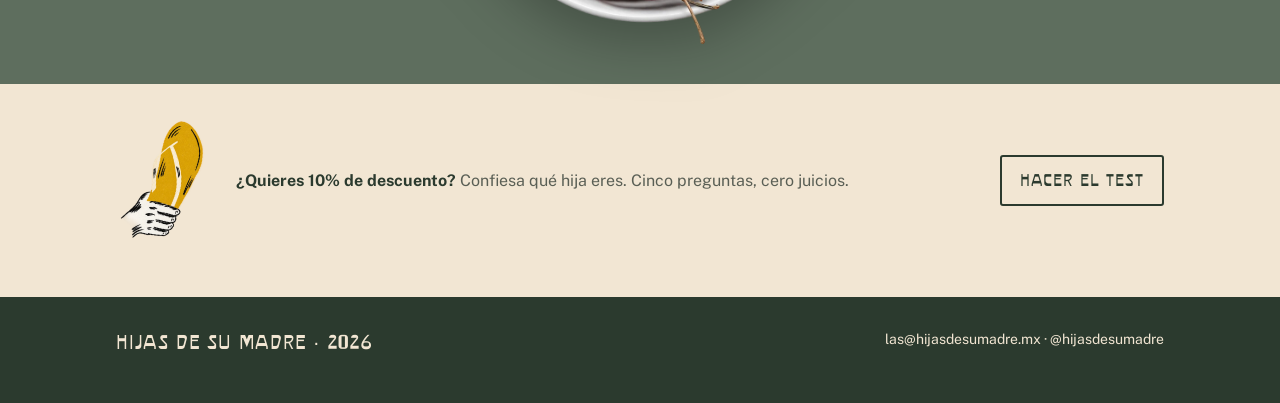
==== commit 1b85d003: "Entrada: regaña a la traviesa (mamá avienta la chancla, la niña corre, entra la tienda) Co-Authored-" ====
--- a/index.html
+++ b/index.html
@@ -13,10 +13,25 @@
 <link rel="icon" href="favicon.png" type="image/png">
 <link rel="stylesheet" href="https://fonts.googleapis.com/css2?family=Public+Sans:wght@400;600;700&family=Caveat+Brush&display=swap">
 <link rel="stylesheet" href="styles.css">
+<link rel="stylesheet" href="entrada.css">
+<script>
+  (function () {
+    var visto = false; try { visto = sessionStorage.getItem("hdsm-entrada") === "1"; } catch (e) {}
+    var quieto = window.matchMedia && matchMedia("(prefers-reduced-motion: reduce)").matches;
+    document.documentElement.classList.add(visto || quieto ? "sin-entrada" : "con-entrada");
+  })();
+</script>
 <script src="config.js"></script>
 
 </head>
 <body data-page="tienda">
+<div class="entrada" id="entrada" role="dialog" aria-label="Entrada a la tienda">
+  <h1 class="entrada-titulo">Para entrar, <span>regaña a esta traviesa</span></h1>
+  <p class="entrada-pista">Pica donde quieras</p>
+  <div class="nina" aria-hidden="true"></div>
+  <div class="mama" aria-hidden="true"><img src="img/entrada/mama.svg" alt=""><img class="mov" src="img/entrada/movimiento.svg" alt=""></div>
+  <button class="entrada-saltar" type="button">Saltar a la tienda</button>
+</div>
 <header class="site-header" id="site-header"></header>
 
 <main>
@@ -44,6 +59,7 @@
 <footer class="site-footer" id="site-footer"></footer>
 
 <script src="site.js"></script>
+<script src="entrada.js"></script>
 <script src="carrito.js"></script>
 </body>
 </html>
--- a/styles.css
+++ b/styles.css
@@ -620,6 +620,8 @@
 .cart-sum > div { display: flex; justify-content: space-between; }
 .cart-sum .hint { color: var(--gris); font-size: 13px; }
 .cart-sum .tot { font-family: var(--display); font-size: 22px; color: var(--verde-oscuro); padding-top: 4px; }
+.cart-sum.final { border-bottom: none; margin-top: 4px; }
+.cart-sum.final .tot { font-size: 26px; }
 .cart-form { display: flex; flex-direction: column; gap: 10px; }
 .cart-form h3 { margin: 6px 0 0; font-family: var(--label); font-weight: 400; font-size: 18px; letter-spacing: 0.05em; text-transform: uppercase; color: var(--rojo); }
 .f { display: flex; flex-direction: column; gap: 4px; min-width: 0; }
@@ -636,3 +638,62 @@
 .estado h1 { max-width: none; }
 .estado .btn { margin: 4px; }
 @media (max-width: 420px) { .f2 { grid-template-columns: 1fr; } .cart-line { grid-template-columns: 48px 1fr auto; } .cart-line-total { grid-column: 2 / -1; text-align: left; } }
+
+/* ---------- Opciones de envío ---------- */
+.envio-box { display: flex; flex-direction: column; gap: 8px; }
+.envio-box h3 { margin: 6px 0 0; font-family: var(--label); font-weight: 400; font-size: 18px; letter-spacing: 0.05em; text-transform: uppercase; color: var(--rojo); }
+.envio-opt { display: grid; grid-template-columns: auto 1fr auto; gap: 10px; align-items: center; background: var(--blanco); border: 1px solid var(--linea); padding: 10px 12px; cursor: pointer; }
+.envio-opt.sel { border-color: var(--rojo); box-shadow: inset 0 0 0 1px var(--rojo); }
+.envio-opt input { margin: 0; accent-color: var(--rojo); }
+.envio-info { display: flex; flex-direction: column; min-width: 0; }
+.envio-info b { font-weight: 700; font-size: 15px; }
+.envio-info small { color: var(--gris); font-size: 13px; }
+.envio-precio { font-family: var(--display); font-size: 20px; color: var(--verde-oscuro); font-variant-numeric: tabular-nums; }
+
+/* ---------- Ficha del producto ---------- */
+button.product-media { border: 0; width: 100%; font: inherit; background: var(--crema-2); }
+.ficha-link { all: unset; cursor: pointer; }
+.ficha-link:hover { text-decoration: underline; text-underline-offset: 4px; }
+.ficha-link:focus-visible { outline: 3px solid var(--rojo); outline-offset: 2px; }
+.ficha-back { position: fixed; inset: 0; z-index: 60; background: rgba(34,48,42,0.55); display: flex; align-items: center; justify-content: center; padding: max(16px, env(safe-area-inset-top, 0px)) max(16px, env(safe-area-inset-right, 0px)) max(16px, env(safe-area-inset-bottom, 0px)) max(16px, env(safe-area-inset-left, 0px)); }
+.ficha-back[hidden] { display: none !important; }
+.ficha { position: relative; background: var(--crema); width: min(100%, 980px); max-height: 100%; overflow-y: auto; box-shadow: 0 24px 60px rgba(0,0,0,0.35); }
+.ficha-x { position: absolute; top: 8px; right: 10px; z-index: 2; background: none; border: 0; font-size: 34px; line-height: 1; color: var(--gris); cursor: pointer; padding: 4px 10px; }
+.ficha-in { display: grid; grid-template-columns: minmax(0, 0.85fr) minmax(0, 1.15fr); gap: 28px 36px; padding: 36px 36px 28px; }
+.ficha-foto { display: flex; flex-direction: column; align-items: center; justify-content: space-between; gap: 28px; padding-top: 8px; }
+.ficha-foto .ficha-chancla { width: 46%; max-width: 170px; height: auto; transform: rotate(-12deg); filter: none; }
+.ficha-foto .ficha-tarro { width: 100%; max-width: 340px; height: auto; margin-bottom: auto; filter: drop-shadow(0 16px 20px rgba(43,58,46,0.25)); }
+.ficha-txt { min-width: 0; }
+.ficha-txt h2 { font-family: var(--display); font-weight: 400; font-size: clamp(30px, 4vw, 40px); line-height: 1; text-transform: uppercase; color: var(--rojo); margin: 0 0 6px; }
+.ficha-tam { font-family: var(--label); text-transform: uppercase; letter-spacing: 0.08em; color: var(--gris); font-size: 15px; }
+.ficha-desc { color: var(--gris); margin: 10px 0 14px; font-size: 16px; }
+.ficha-buy { display: flex; align-items: center; justify-content: space-between; gap: 12px; padding-bottom: 18px; border-bottom: 1px solid var(--linea); margin-bottom: 18px; }
+.tabla-wrap { overflow-x: auto; }
+table.nutri { width: 100%; border-collapse: collapse; background: var(--blanco); font-size: 13.5px; font-variant-numeric: tabular-nums; }
+table.nutri caption { font-weight: 700; padding: 6px; border: 1px solid var(--tinta); border-bottom: 0; background: var(--blanco); }
+table.nutri th, table.nutri td { border: 1px solid var(--tinta); padding: 4px 8px; text-align: center; }
+table.nutri th { font-weight: 700; font-size: 12.5px; line-height: 1.25; }
+table.nutri td:first-child, table.nutri th:first-child { text-align: left; }
+table.nutri tr.n1 td:first-child { padding-left: 24px; }
+table.nutri tr.n1 td:first-child::before { content: "• "; }
+.ficha-txt h3 { font-family: var(--label); font-weight: 400; font-size: 20px; letter-spacing: 0.05em; text-transform: uppercase; color: var(--rojo); margin: 22px 0 8px; padding-bottom: 6px; border-bottom: 1px solid var(--verde); }
+.ficha-ing { font-family: var(--label); text-transform: uppercase; letter-spacing: 0.06em; color: #2E5A1C; font-size: 17px; line-height: 1.45; margin: 0; max-width: none; }
+.ficha-sellos { grid-column: 1 / -1; display: grid; grid-template-columns: repeat(4, minmax(0, 1fr)); gap: 18px; justify-items: center; padding-top: 6px; }
+.ficha-sellos img { width: 100%; max-width: 130px; height: auto; }
+@media (max-width: 720px) {
+  .ficha-back { align-items: flex-end; padding: 0; }
+  .ficha { max-height: 92vh; }
+  .ficha-in { grid-template-columns: 1fr; padding: 28px 18px 22px; gap: 18px; }
+  .ficha-foto { flex-direction: row; justify-content: center; gap: 12px; }
+  .ficha-foto .ficha-chancla { width: 70px; }
+  .ficha-foto .ficha-tarro { max-width: 190px; margin-bottom: 0; }
+  .ficha-sellos { grid-template-columns: repeat(4, minmax(0, 1fr)); gap: 8px; }
+}
+
+/* ---------- Cursor de chancla en todo lo que se puede picar ---------- */
+a, button, label, select, summary, [role="button"], [data-ficha], [data-add], .opt, .envio-opt, input[type="radio"], input[type="checkbox"] {
+  cursor: url("img/cursor-chancla.png") 3 3, pointer;
+  cursor: -webkit-image-set(url("img/cursor-chancla.png") 1x, url("img/cursor-chancla@2x.png") 2x) 3 3, pointer;
+  cursor: image-set(url("img/cursor-chancla.png") 1x, url("img/cursor-chancla@2x.png") 2x) 3 3, pointer;
+}
+button:disabled, .btn.agotado { cursor: not-allowed; }
--- a/entrada.css
+++ b/entrada.css
@@ -0,0 +1,121 @@
+/* Entrada: "Para entrar, regaña a esta traviesa". Se muestra una vez por visita en la tienda. */
+html.sin-entrada .entrada { display: none !important; }
+html.con-entrada, html.con-entrada body { overflow: hidden; }
+
+.entrada {
+  position: fixed; inset: 0; z-index: 100;
+  background: var(--crema);
+  overflow: hidden;
+  cursor: url('data:image/svg+xml;utf8,<svg xmlns="http://www.w3.org/2000/svg" width="32" height="32" viewBox="0 0 32 32"><g fill="none" stroke="%23B93B20" stroke-width="2.4"><circle cx="16" cy="16" r="12.5"/><circle cx="16" cy="16" r="6.5"/><path d="M16 0v7M16 25v7M0 16h7M25 16h7"/></g><circle cx="16" cy="16" r="2.2" fill="%23B93B20"/></svg>') 16 16, crosshair;
+  touch-action: manipulation;
+  -webkit-user-select: none; user-select: none;
+  transition: opacity .55s ease, transform .55s cubic-bezier(.7,0,.3,1);
+}
+.entrada.sale { opacity: 0; transform: translateY(-6%); pointer-events: none; }
+
+.entrada-titulo {
+  position: absolute; left: 0; right: 0;
+  top: max(6vh, calc(env(safe-area-inset-top, 0px) + 20px));
+  padding-left: max(16px, env(safe-area-inset-left, 0px));
+  padding-right: max(16px, env(safe-area-inset-right, 0px));
+  text-align: center; margin: 0;
+  font-family: var(--display); font-weight: 400; text-transform: uppercase;
+  font-size: clamp(28px, 6vw, 72px); line-height: 1; letter-spacing: 0.01em;
+  color: var(--verde-oscuro);
+  text-wrap: balance;
+  pointer-events: none;
+}
+.entrada-titulo span { color: var(--rojo); display: block; }
+.entrada-pista {
+  position: absolute; left: 0; right: 0; top: calc(max(6vh, calc(env(safe-area-inset-top, 0px) + 20px)) + clamp(64px, 13vw, 156px));
+  text-align: center; margin: 0; pointer-events: none;
+  font-family: var(--label); text-transform: uppercase; letter-spacing: 0.12em; font-size: 14px; color: var(--gris);
+  animation: entrada-parpadeo 1.6s ease-in-out infinite;
+}
+@keyframes entrada-parpadeo { 50% { opacity: .35; } }
+.entrada.tirando .entrada-pista, .entrada.tirando .entrada-titulo { opacity: 0; animation: none; transition: opacity .25s; }
+
+.entrada-saltar {
+  position: absolute; left: 50%; transform: translateX(-50%);
+  bottom: calc(18px + env(safe-area-inset-bottom, 0px));
+  background: none; border: 0; padding: 8px 12px;
+  font-family: var(--label); text-transform: uppercase; letter-spacing: 0.08em; font-size: 14px;
+  color: var(--gris); text-decoration: underline; text-underline-offset: 4px;
+  background: var(--crema); border-radius: 999px; padding: 8px 16px;
+  cursor: pointer; z-index: 5;
+}
+
+/* La niña */
+.nina {
+  position: absolute; left: 50%; top: 58%;
+  width: min(58vmin, 360px);
+  transform: translate(-50%, -50%);
+  pointer-events: none;
+}
+.nina svg { display: block; width: 100%; height: auto; overflow: visible; }
+.nina svg * { transform-box: view-box; }
+.nina .cara-ay { display: none; }
+.nina .cabeza { transform-origin: 120px 140px; animation: nina-cabeza 3.2s ease-in-out infinite; }
+.nina .ojos { animation: nina-ojos 3.2s steps(1, end) infinite; }
+.nina .brazo-cuchara { transform-origin: 150px 156px; animation: nina-cuchara 2s cubic-bezier(.5,0,.3,1) infinite; }
+.nina .boca { transform-origin: 122px 126px; animation: nina-mastica 2s ease-in-out infinite; }
+.nina .cuerpo-todo { animation: nina-rebote 2s ease-in-out infinite; }
+
+@keyframes nina-cabeza { 0%,100% { transform: rotate(0); } 20%,40% { transform: rotate(-5deg); } 60%,80% { transform: rotate(5deg); } }
+@keyframes nina-ojos { 0% { transform: translateX(0); } 20% { transform: translateX(-4px); } 45% { transform: translateX(0); } 60% { transform: translateX(4px); } 85% { transform: translateX(0); } }
+@keyframes nina-cuchara { 0%,15% { transform: rotate(0); } 45%,62% { transform: rotate(67deg); } 85%,100% { transform: rotate(0); } }
+@keyframes nina-mastica { 0%,55% { transform: scaleY(1); } 65% { transform: scaleY(.6); } 72% { transform: scaleY(1.1); } 79% { transform: scaleY(.6); } 86%,100% { transform: scaleY(1); } }
+
+/* ¡Ay! */
+.nina.ay .cara-normal { display: none; }
+.nina.ay .cara-ay { display: inline; }
+.nina.ay .cabeza, .nina.ay .ojos, .nina.ay .boca { animation: none; }
+.nina.ay .brazo-cuchara { animation: none; transform: rotate(-40deg); transition: transform .12s; }
+.nina.ay svg { animation: nina-golpe .45s ease-out both; }
+@keyframes nina-golpe { 0% { transform: translate(0,0) rotate(0); } 15% { transform: translate(-7px,-16px) rotate(-6deg); } 35% { transform: translate(6px,-6px) rotate(5deg); } 55% { transform: translate(-4px,0) rotate(-3deg); } 100% { transform: none; } }
+
+/* Corre */
+.nina.corre { transition: left .75s cubic-bezier(.5,0,.8,.4); }
+.nina.corre svg { animation: nina-corre-cuerpo .18s ease-in-out infinite alternate; }
+.nina.corre .pierna-izq { transform-origin: 101px 236px; animation: nina-pierna .18s linear infinite alternate; }
+.nina.corre .pierna-der { transform-origin: 139px 236px; animation: nina-pierna .18s linear infinite alternate-reverse; }
+.nina.corre.a-la-izq svg { --lean: -10deg; }
+.nina.corre svg { --lean: 10deg; }
+@keyframes nina-corre-cuerpo { from { transform: rotate(var(--lean)) translateY(0); } to { transform: rotate(var(--lean)) translateY(-8px); } }
+@keyframes nina-pierna { from { transform: rotate(-28deg); } to { transform: rotate(28deg); } }
+
+.burbuja {
+  position: absolute; z-index: 4; pointer-events: none;
+  font-family: var(--display); font-size: clamp(30px, 6vmin, 56px); color: var(--rojo);
+  transform: translate(-50%, -100%) scale(0) rotate(-10deg); opacity: 0;
+}
+.burbuja.ve { animation: burbuja .7s cubic-bezier(.2,1.6,.4,1) forwards; }
+@keyframes burbuja { 0% { transform: translate(-50%,-100%) scale(0) rotate(-10deg); opacity: 0; } 30% { opacity: 1; } 100% { transform: translate(-50%,-130%) scale(1) rotate(-10deg); opacity: 1; } }
+
+.polvo { position: absolute; z-index: 2; width: 70px; height: 40px; pointer-events: none; }
+.polvo i { position: absolute; height: 3px; background: var(--rojo); border-radius: 2px; animation: polvo .5s ease-out forwards; }
+@keyframes polvo { to { transform: translateX(var(--dx)); opacity: 0; } }
+
+/* La mamá (de espaldas, en primer plano) */
+.mama {
+  position: absolute; z-index: 3; pointer-events: none;
+  height: min(88vh, 150vw); width: auto; aspect-ratio: 475 / 524;
+  bottom: 0; transform-origin: 40% 100%;
+  transform: translateY(105%);
+}
+.mama img { width: 100%; height: 100%; display: block; }
+.mama .mov { position: absolute; inset: 0; opacity: 0; }
+.mama.izq { left: var(--mx); }
+.mama.der { right: var(--mx); }
+.mama.der img { transform: scaleX(-1); }
+.mama.entra { animation: mama-entra .5s cubic-bezier(.2,.9,.3,1) forwards; }
+.mama.entra .mov { animation: mama-mov .5s .28s ease-out; }
+.mama.sale-mama { animation: mama-sale .4s ease-in forwards; }
+@keyframes mama-entra { 0% { transform: translateY(105%) rotate(0); } 60% { transform: translateY(var(--my)) rotate(-4deg); } 80% { transform: translateY(var(--my)) rotate(3deg); } 100% { transform: translateY(var(--my)) rotate(0); } }
+@keyframes mama-mov { 0%, 100% { opacity: 0; } 30% { opacity: 1; } }
+@keyframes mama-sale { from { transform: translateY(var(--my)); } to { transform: translateY(105%); } }
+
+.chancla-vuela { position: absolute; z-index: 4; left: 0; top: 0; pointer-events: none; will-change: transform; }
+.chancla-vuela img { width: 100%; height: auto; display: block; }
+
+@media (prefers-reduced-motion: reduce) { .entrada { display: none !important; } }
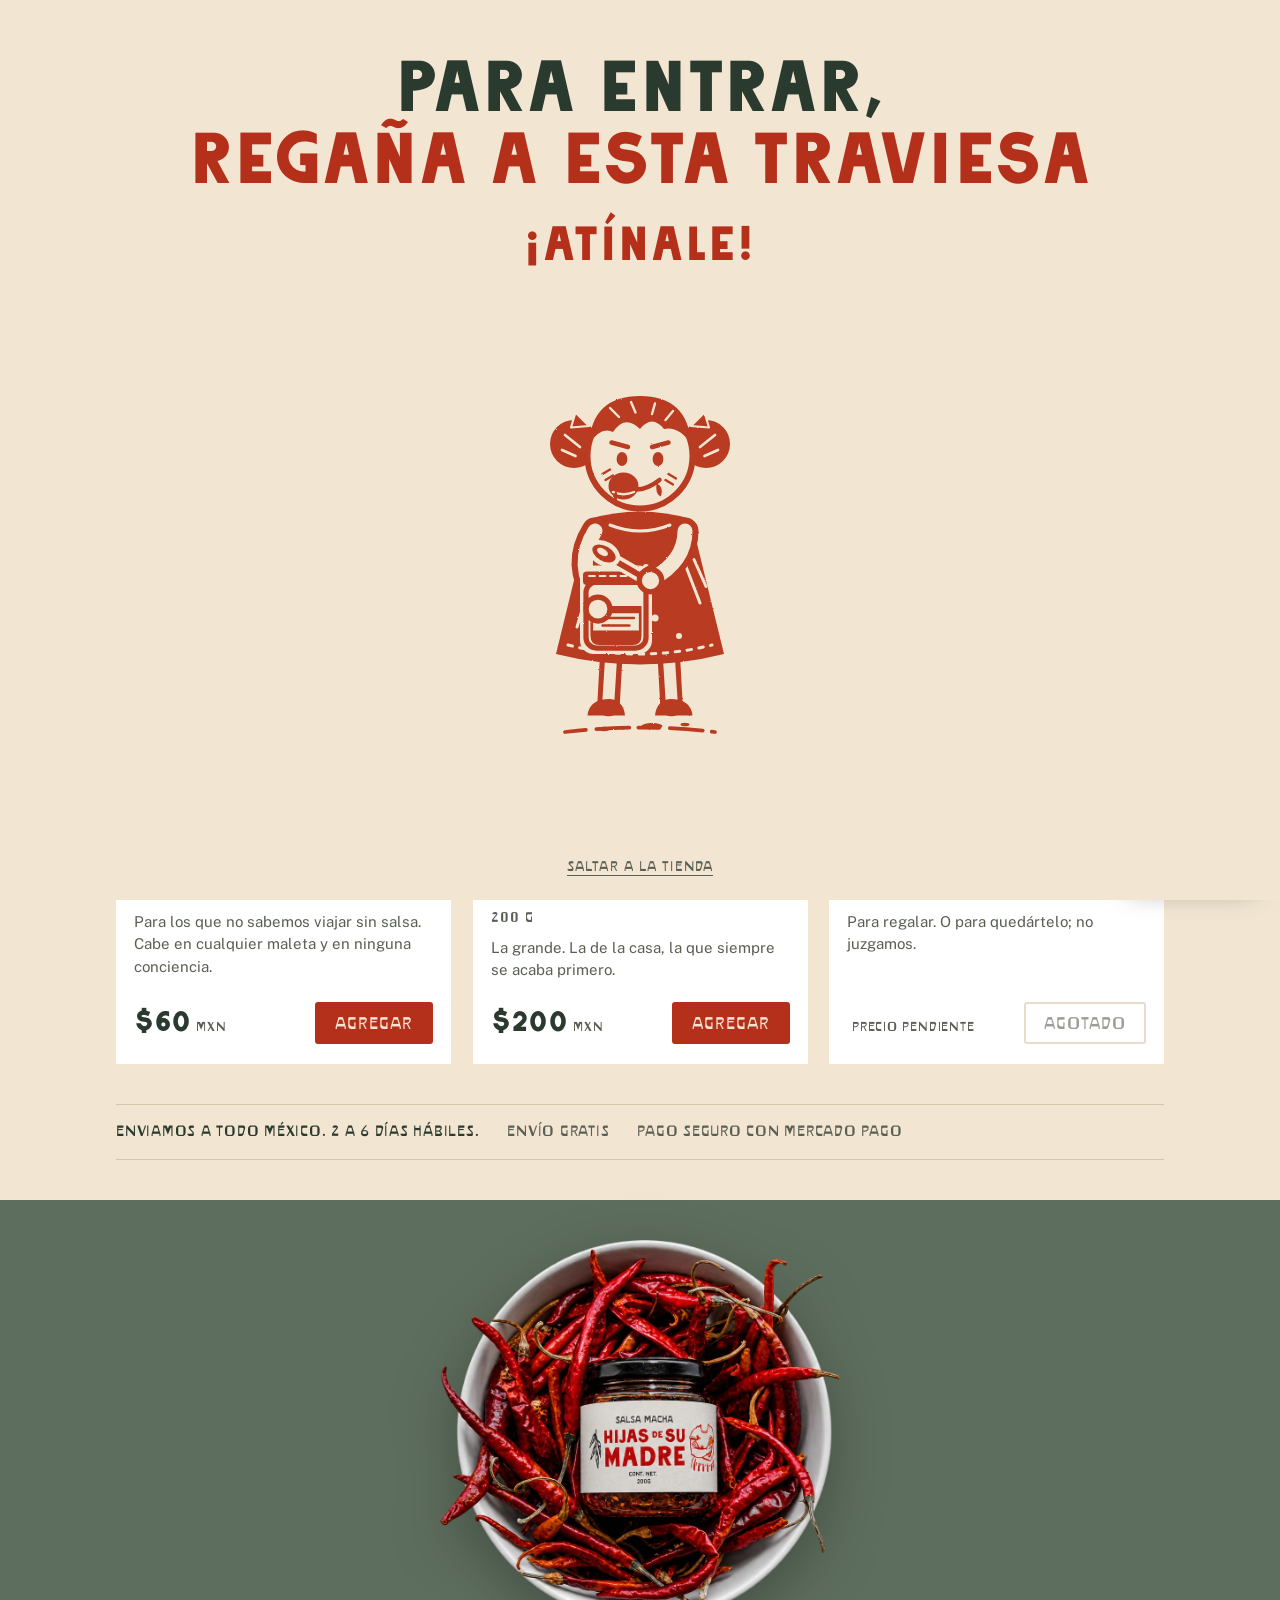
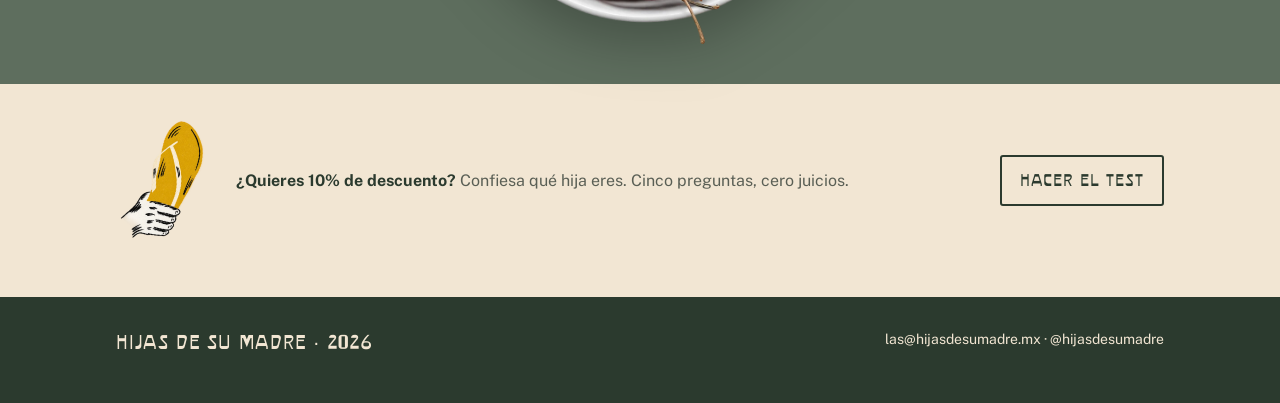
==== commit dfd944c1: "Entrada: ¡Atínale!, solo entra si le pegas, impulso del brazo, vuelo de 2 s con curva, niña comiendo" ====
--- a/index.html
+++ b/index.html
@@ -27,9 +27,9 @@
 <body data-page="tienda">
 <div class="entrada" id="entrada" role="dialog" aria-label="Entrada a la tienda">
   <h1 class="entrada-titulo">Para entrar, <span>regaña a esta traviesa</span></h1>
-  <p class="entrada-pista">Pica donde quieras</p>
+  <p class="entrada-pista">¡Atínale!</p>
   <div class="nina" aria-hidden="true"></div>
-  <div class="mama" aria-hidden="true"><img src="img/entrada/mama.svg" alt=""><img class="mov" src="img/entrada/movimiento.svg" alt=""></div>
+  <div class="mama" aria-hidden="true"></div>
   <button class="entrada-saltar" type="button">Saltar a la tienda</button>
 </div>
 <header class="site-header" id="site-header"></header>
--- a/entrada.css
+++ b/entrada.css
@@ -27,6 +27,7 @@
 }
 .entrada-titulo span { color: var(--rojo); display: block; }
 .entrada-pista {
+  font-family: var(--display) !important; font-size: clamp(26px, 5vw, 48px) !important; color: var(--rojo) !important; letter-spacing: 0.04em !important;
   position: absolute; left: 0; right: 0; top: calc(max(6vh, calc(env(safe-area-inset-top, 0px) + 20px)) + clamp(64px, 13vw, 156px));
   text-align: center; margin: 0; pointer-events: none;
   font-family: var(--label); text-transform: uppercase; letter-spacing: 0.12em; font-size: 14px; color: var(--gris);
@@ -54,22 +55,40 @@
 }
 .nina svg { display: block; width: 100%; height: auto; overflow: visible; }
 .nina svg * { transform-box: view-box; }
-.nina .cara-ay { display: none; }
-.nina .cabeza { transform-origin: 120px 140px; animation: nina-cabeza 3.2s ease-in-out infinite; }
-.nina .ojos { animation: nina-ojos 3.2s steps(1, end) infinite; }
+.nina .cara-ay, .nina .lengua { display: none; }
+.nina .cabeza { transform-origin: 120px 140px; animation: nina-cabeza 4s ease-in-out infinite; }
+.nina .ojos { animation: nina-ojos 4s steps(1, end) infinite; }
 .nina .brazo-cuchara { transform-origin: 150px 156px; animation: nina-cuchara 2s cubic-bezier(.5,0,.3,1) infinite; }
-.nina .boca { transform-origin: 122px 126px; animation: nina-mastica 2s ease-in-out infinite; }
-.nina .cuerpo-todo { animation: nina-rebote 2s ease-in-out infinite; }
+.nina .boca { transform-origin: 120px 127px; animation: nina-boca 2s linear infinite; }
+.nina .boca-abierta { transform-origin: 109px 126px; animation: nina-boca-abierta 2s linear infinite; }
+.nina .gota { animation: nina-gota 2s ease-in infinite; opacity: 0; }
+.nina .g1 { animation-delay: 1.15s; } .nina .g2 { animation-delay: 1.5s; } .nina .g3 { animation-delay: .35s; } .nina .g4 { animation-delay: .9s; animation-duration: 2.6s; }
 
 @keyframes nina-cabeza { 0%,100% { transform: rotate(0); } 20%,40% { transform: rotate(-5deg); } 60%,80% { transform: rotate(5deg); } }
 @keyframes nina-ojos { 0% { transform: translateX(0); } 20% { transform: translateX(-4px); } 45% { transform: translateX(0); } 60% { transform: translateX(4px); } 85% { transform: translateX(0); } }
-@keyframes nina-cuchara { 0%,15% { transform: rotate(0); } 45%,62% { transform: rotate(67deg); } 85%,100% { transform: rotate(0); } }
-@keyframes nina-mastica { 0%,55% { transform: scaleY(1); } 65% { transform: scaleY(.6); } 72% { transform: scaleY(1.1); } 79% { transform: scaleY(.6); } 86%,100% { transform: scaleY(1); } }
+/* la cuchara: saca del tarro, sube a la boca, adentro, regresa */
+@keyframes nina-cuchara { 0%,12% { transform: rotate(0); } 40%,55% { transform: rotate(49deg); } 80%,100% { transform: rotate(0); } }
+/* boca: abierta mientras llega la cuchara, luego mastica */
+@keyframes nina-boca { 0%,28% { opacity: 1; transform: scaleY(1); } 30%,57% { opacity: 0; } 58% { opacity: 1; transform: scaleY(1); } 64% { transform: scaleY(.4); } 70% { transform: scaleY(1.15); } 76% { transform: scaleY(.4); } 82% { transform: scaleY(1.15); } 88%,100% { transform: scaleY(1); } }
+@keyframes nina-boca-abierta { 0%,28% { opacity: 0; transform: scale(.4); } 34% { opacity: 1; transform: scale(1); } 54% { opacity: 1; transform: scale(1); } 57%,100% { opacity: 0; transform: scale(.4); } }
+@keyframes nina-gota { 0% { opacity: 0; transform: translateY(0) scaleY(.6); } 6% { opacity: 1; transform: translateY(2px) scaleY(1); } 55% { opacity: 1; transform: translateY(140px) scaleY(1.3); } 60%,100% { opacity: 0; transform: translateY(146px) scaleY(.3); } }
+
+/* Viene la chancla: deja de comer y la ve venir */
+.nina.asustada .cabeza, .nina.asustada .brazo-cuchara, .nina.asustada .boca, .nina.asustada .boca-abierta { animation-play-state: paused; }
+.nina.asustada .ojos { animation: none; transform: translate(var(--ojo-x, 0px), -4px) scale(1.25); transition: transform .2s; }
+
+/* Fallaste: se burla */
+.nina.burla .boca, .nina.burla .boca-abierta { display: none; }
+.nina.burla .lengua { display: inline; }
+.nina.burla .ojos { animation: none; transform: scaleY(.45); }
+.nina.burla svg { animation: nina-burla .5s ease-in-out 2; }
+@keyframes nina-burla { 0%,100% { transform: rotate(0); } 25% { transform: rotate(-6deg) translateY(-6px); } 75% { transform: rotate(6deg) translateY(-6px); } }
 
 /* ¡Ay! */
 .nina.ay .cara-normal { display: none; }
 .nina.ay .cara-ay { display: inline; }
-.nina.ay .cabeza, .nina.ay .ojos, .nina.ay .boca { animation: none; }
+.nina.ay .cabeza, .nina.ay .ojos, .nina.ay .boca, .nina.ay .boca-abierta { animation: none; }
+.nina.ay .boca, .nina.ay .boca-abierta { display: none; }
 .nina.ay .brazo-cuchara { animation: none; transform: rotate(-40deg); transition: transform .12s; }
 .nina.ay svg { animation: nina-golpe .45s ease-out both; }
 @keyframes nina-golpe { 0% { transform: translate(0,0) rotate(0); } 15% { transform: translate(-7px,-16px) rotate(-6deg); } 35% { transform: translate(6px,-6px) rotate(5deg); } 55% { transform: translate(-4px,0) rotate(-3deg); } 100% { transform: none; } }
@@ -103,17 +122,31 @@
   bottom: 0; transform-origin: 40% 100%;
   transform: translateY(105%);
 }
-.mama img { width: 100%; height: 100%; display: block; }
-.mama .mov { position: absolute; inset: 0; opacity: 0; }
+.mama svg { width: 100%; height: 100%; display: block; overflow: visible; }
+.mama.der svg { transform: scaleX(-1); }
+.mama svg * { transform-box: view-box; }
+.mama .brazo { transform-origin: 312px 142px; }
+.mama .mov { opacity: 0; }
 .mama.izq { left: var(--mx); }
 .mama.der { right: var(--mx); }
-.mama.der img { transform: scaleX(-1); }
-.mama.entra { animation: mama-entra .5s cubic-bezier(.2,.9,.3,1) forwards; }
-.mama.entra .mov { animation: mama-mov .5s .28s ease-out; }
-.mama.sale-mama { animation: mama-sale .4s ease-in forwards; }
-@keyframes mama-entra { 0% { transform: translateY(105%) rotate(0); } 60% { transform: translateY(var(--my)) rotate(-4deg); } 80% { transform: translateY(var(--my)) rotate(3deg); } 100% { transform: translateY(var(--my)) rotate(0); } }
+.mama.entra { animation: mama-entra .45s cubic-bezier(.2,.9,.3,1) forwards; }
+/* impulso: el brazo se va para atrás (abajo) y luego lanza */
+.mama.entra .brazo { animation: mama-brazo 1.05s .3s cubic-bezier(.45,0,.2,1) both; }
+.mama.entra .cuerpo { transform-origin: 200px 557px; animation: mama-cuerpo 1.05s .3s cubic-bezier(.45,0,.2,1) both; }
+.mama.entra .mov { animation: mama-mov .5s .95s ease-out; }
+.mama.sale-mama { animation: mama-sale .45s ease-in forwards; }
+@keyframes mama-entra { from { transform: translateY(105%); } to { transform: translateY(var(--my)); } }
+@keyframes mama-brazo { 0% { transform: rotate(0); } 55% { transform: rotate(78deg); } 70% { transform: rotate(-22deg); } 82% { transform: rotate(-8deg); } 100% { transform: rotate(-4deg); } }
+@keyframes mama-cuerpo { 0% { transform: rotate(0); } 55% { transform: rotate(-5deg) translateX(-6px); } 72% { transform: rotate(4deg) translateX(6px); } 100% { transform: rotate(1deg); } }
 @keyframes mama-mov { 0%, 100% { opacity: 0; } 30% { opacity: 1; } }
 @keyframes mama-sale { from { transform: translateY(var(--my)); } to { transform: translateY(105%); } }
+
+.fallaste {
+  position: absolute; z-index: 4; pointer-events: none;
+  font-family: var(--display); text-transform: uppercase; font-size: clamp(22px, 4.5vmin, 40px); color: var(--verde-oscuro);
+  transform: translate(-50%, -50%) rotate(-6deg); animation: fallaste 1.4s ease-out forwards;
+}
+@keyframes fallaste { 0% { opacity: 0; transform: translate(-50%,-30%) rotate(-6deg) scale(.6); } 15% { opacity: 1; transform: translate(-50%,-50%) rotate(-6deg) scale(1.05); } 75% { opacity: 1; } 100% { opacity: 0; transform: translate(-50%,-70%) rotate(-6deg); } }
 
 .chancla-vuela { position: absolute; z-index: 4; left: 0; top: 0; pointer-events: none; will-change: transform; }
 .chancla-vuela img { width: 100%; height: auto; display: block; }
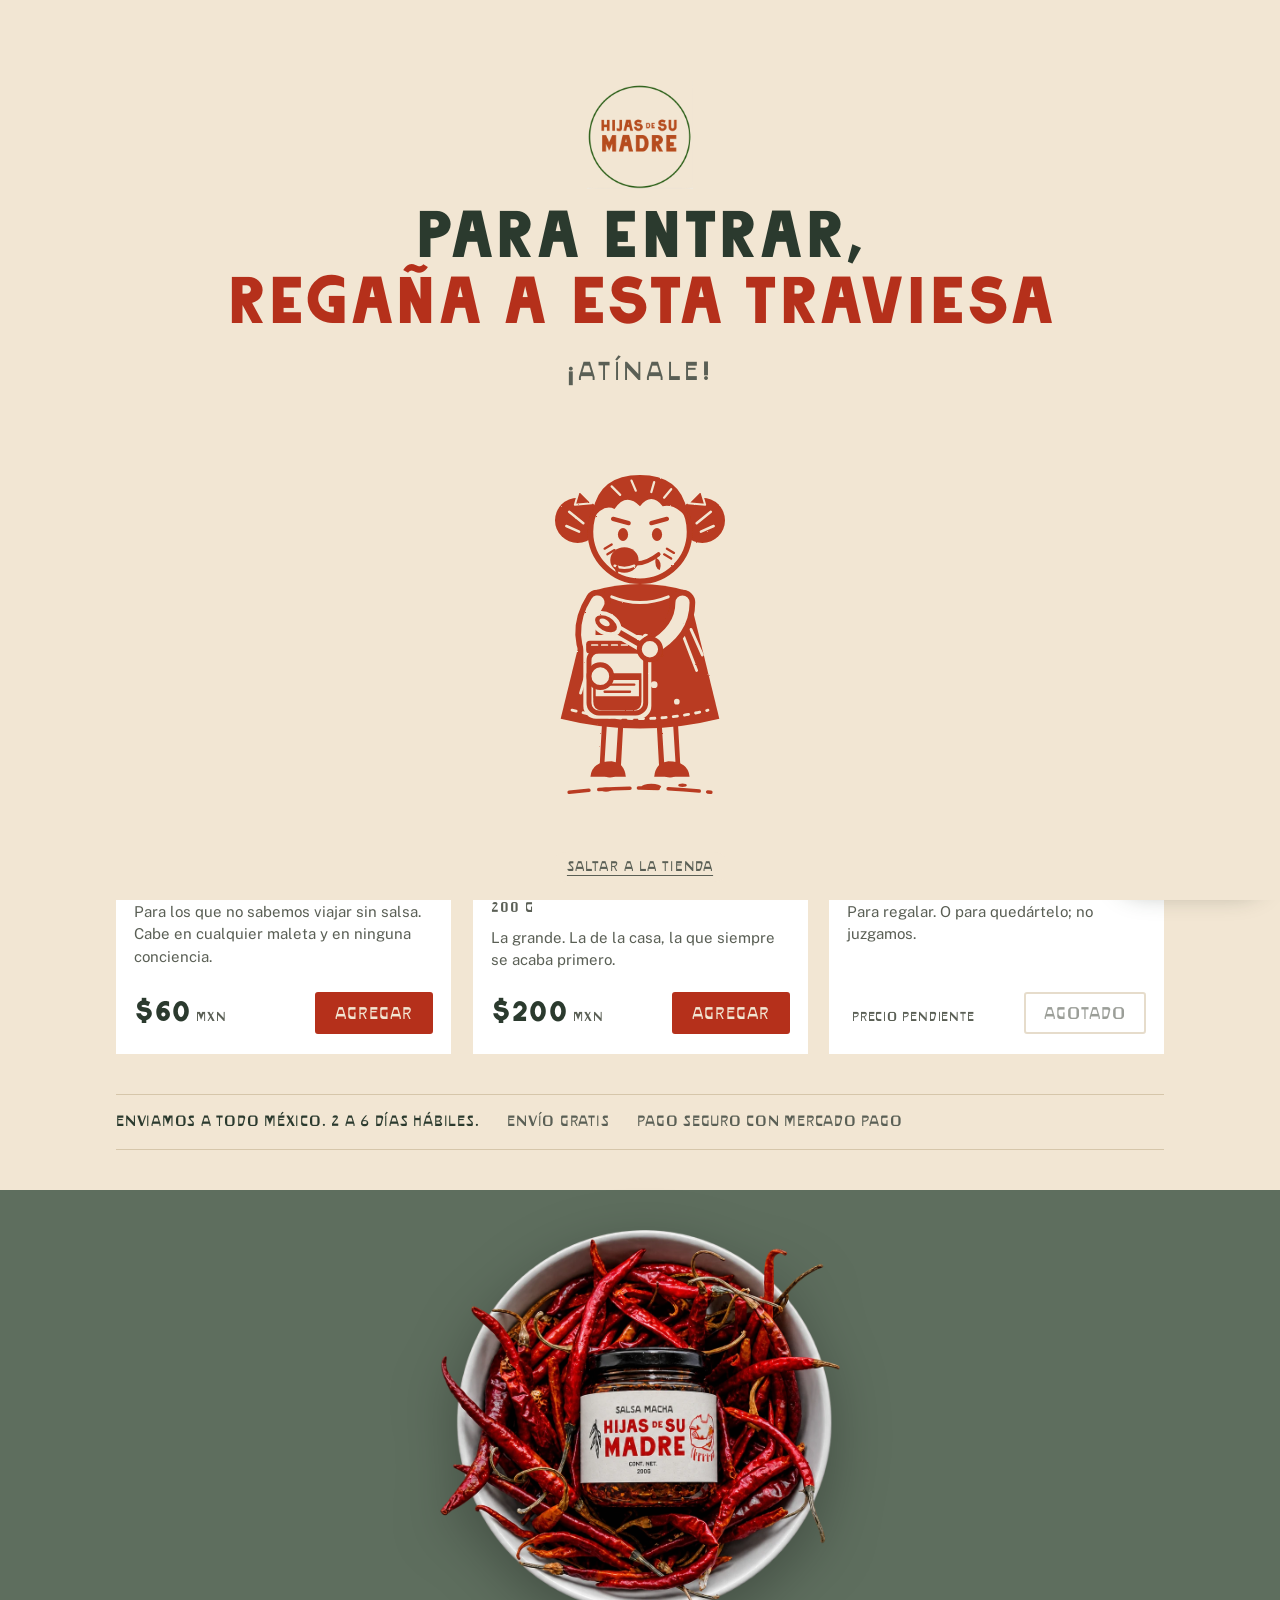
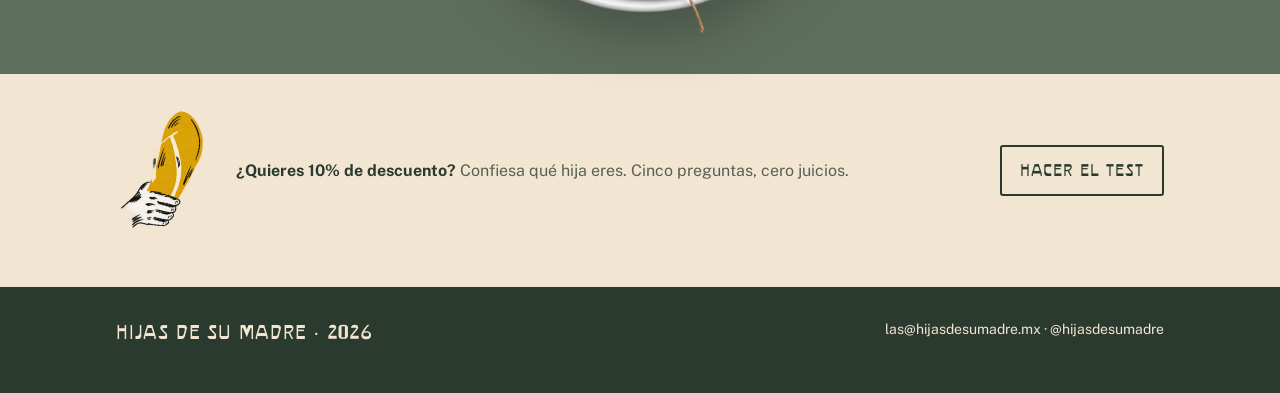
==== commit 634bf402: "Logo redondo en la entrada y en el menú; ¡Atínale! más grande y título más abajo Co-Authored-By: Cla" ====
--- a/index.html
+++ b/index.html
@@ -26,8 +26,11 @@
 </head>
 <body data-page="tienda">
 <div class="entrada" id="entrada" role="dialog" aria-label="Entrada a la tienda">
-  <h1 class="entrada-titulo">Para entrar, <span>regaña a esta traviesa</span></h1>
-  <p class="entrada-pista">¡Atínale!</p>
+    <div class="entrada-cabeza">
+      <img class="entrada-logo" src="img/logo-circulo.webp" alt="Hijas de Su Madre" width="592" height="600">
+      <h1 class="entrada-titulo">Para entrar, <span>regaña a esta traviesa</span></h1>
+      <p class="entrada-pista">¡Atínale!</p>
+    </div>
   <div class="nina" aria-hidden="true"></div>
   <div class="mama" aria-hidden="true"></div>
   <button class="entrada-saltar" type="button">Saltar a la tienda</button>
--- a/styles.css
+++ b/styles.css
@@ -70,7 +70,7 @@
   text-decoration: none;
   color: var(--rojo);
 }
-.logo .logo-img { height: 64px; width: auto; transform: rotate(-8deg); }
+.logo .logo-img { height: 76px; width: auto; }
 .logo .logo-txt {
   font-family: var(--label);
   font-size: 20px;
@@ -109,7 +109,7 @@
 }
 @media (max-width: 760px) {
   .site-header .wrap { gap: 0; }
-  .logo .logo-img { height: 54px; }
+  .logo .logo-img { height: 58px; }
   .logo .logo-txt { font-size: 17px; }
   .nav-toggle { display: inline-block; }
   .nav {
--- a/entrada.css
+++ b/entrada.css
@@ -13,28 +13,30 @@
 }
 .entrada.sale { opacity: 0; transform: translateY(-6%); pointer-events: none; }
 
-.entrada-titulo {
+.entrada-cabeza {
   position: absolute; left: 0; right: 0;
-  top: max(6vh, calc(env(safe-area-inset-top, 0px) + 20px));
+  top: max(9vh, calc(env(safe-area-inset-top, 0px) + 28px));
   padding-left: max(16px, env(safe-area-inset-left, 0px));
   padding-right: max(16px, env(safe-area-inset-right, 0px));
-  text-align: center; margin: 0;
+  display: flex; flex-direction: column; align-items: center; gap: clamp(10px, 1.8vh, 18px);
+  text-align: center; pointer-events: none;
+}
+.entrada-logo { display: block; height: clamp(64px, 12vh, 124px); width: auto; }
+.entrada-titulo {
+  margin: 0;
   font-family: var(--display); font-weight: 400; text-transform: uppercase;
-  font-size: clamp(28px, 6vw, 72px); line-height: 1; letter-spacing: 0.01em;
+  font-size: clamp(28px, min(5.4vw, 8vh), 66px); line-height: 1; letter-spacing: 0.01em;
   color: var(--verde-oscuro);
   text-wrap: balance;
-  pointer-events: none;
 }
 .entrada-titulo span { color: var(--rojo); display: block; }
 .entrada-pista {
-  font-family: var(--display) !important; font-size: clamp(26px, 5vw, 48px) !important; color: var(--rojo) !important; letter-spacing: 0.04em !important;
-  position: absolute; left: 0; right: 0; top: calc(max(6vh, calc(env(safe-area-inset-top, 0px) + 20px)) + clamp(64px, 13vw, 156px));
-  text-align: center; margin: 0; pointer-events: none;
-  font-family: var(--label); text-transform: uppercase; letter-spacing: 0.12em; font-size: 14px; color: var(--gris);
-  animation: entrada-parpadeo 1.6s ease-in-out infinite;
+  margin: 0;
+  font-family: var(--label); text-transform: uppercase; letter-spacing: 0.14em; font-size: clamp(20px, 2.2vw, 26px); color: var(--gris);
+  animation: entrada-parpadeo 2.4s ease-in-out infinite;
 }
-@keyframes entrada-parpadeo { 50% { opacity: .35; } }
-.entrada.tirando .entrada-pista, .entrada.tirando .entrada-titulo { opacity: 0; animation: none; transition: opacity .25s; }
+@keyframes entrada-parpadeo { 50% { opacity: .5; } }
+.entrada.tirando .entrada-pista, .entrada.tirando .entrada-titulo, .entrada.tirando .entrada-logo { opacity: 0; animation: none; transition: opacity .25s; }
 
 .entrada-saltar {
   position: absolute; left: 50%; transform: translateX(-50%);
@@ -48,21 +50,22 @@
 
 /* La niña */
 .nina {
-  position: absolute; left: 50%; top: 58%;
-  width: min(58vmin, 360px);
+  position: absolute; left: 50%; top: 66%;
+  width: min(50vmin, 340px, 40vh);
   transform: translate(-50%, -50%);
   pointer-events: none;
 }
+@media (max-width: 600px) { .nina { width: min(62vw, 300px, 36vh); top: 67%; } }
 .nina svg { display: block; width: 100%; height: auto; overflow: visible; }
 .nina svg * { transform-box: view-box; }
-.nina .cara-ay, .nina .lengua { display: none; }
+.nina .cara-ay, .nina .lengua, .nina .cejas-preocupada, .nina .boca-preocupada { display: none; }
 .nina .cabeza { transform-origin: 120px 140px; animation: nina-cabeza 4s ease-in-out infinite; }
 .nina .ojos { animation: nina-ojos 4s steps(1, end) infinite; }
 .nina .brazo-cuchara { transform-origin: 150px 156px; animation: nina-cuchara 2s cubic-bezier(.5,0,.3,1) infinite; }
 .nina .boca { transform-origin: 120px 127px; animation: nina-boca 2s linear infinite; }
 .nina .boca-abierta { transform-origin: 109px 126px; animation: nina-boca-abierta 2s linear infinite; }
 .nina .gota { animation: nina-gota 2s ease-in infinite; opacity: 0; }
-.nina .g1 { animation-delay: 1.15s; } .nina .g2 { animation-delay: 1.5s; } .nina .g3 { animation-delay: .35s; } .nina .g4 { animation-delay: .9s; animation-duration: 2.6s; }
+.nina .g3 { animation-delay: .35s; } .nina .g4 { animation-delay: .9s; animation-duration: 2.6s; } .nina .g5 { animation-delay: 1.4s; animation-duration: 2.3s; }
 
 @keyframes nina-cabeza { 0%,100% { transform: rotate(0); } 20%,40% { transform: rotate(-5deg); } 60%,80% { transform: rotate(5deg); } }
 @keyframes nina-ojos { 0% { transform: translateX(0); } 20% { transform: translateX(-4px); } 45% { transform: translateX(0); } 60% { transform: translateX(4px); } 85% { transform: translateX(0); } }
@@ -73,9 +76,13 @@
 @keyframes nina-boca-abierta { 0%,28% { opacity: 0; transform: scale(.4); } 34% { opacity: 1; transform: scale(1); } 54% { opacity: 1; transform: scale(1); } 57%,100% { opacity: 0; transform: scale(.4); } }
 @keyframes nina-gota { 0% { opacity: 0; transform: translateY(0) scaleY(.6); } 6% { opacity: 1; transform: translateY(2px) scaleY(1); } 55% { opacity: 1; transform: translateY(140px) scaleY(1.3); } 60%,100% { opacity: 0; transform: translateY(146px) scaleY(.3); } }
 
-/* Viene la chancla: deja de comer y la ve venir */
+/* Ve venir a mamá: deja de comer, ojos de plato, boquita de "o" y tiembla */
 .nina.asustada .cabeza, .nina.asustada .brazo-cuchara, .nina.asustada .boca, .nina.asustada .boca-abierta { animation-play-state: paused; }
-.nina.asustada .ojos { animation: none; transform: translate(var(--ojo-x, 0px), -4px) scale(1.25); transition: transform .2s; }
+.nina.asustada .boca, .nina.asustada .boca-abierta, .nina.asustada .cejas { display: none; }
+.nina.asustada .cejas-preocupada, .nina.asustada .boca-preocupada { display: inline; }
+.nina.asustada .ojos { animation: none; transform-origin: 120px 108px; transform: translate(var(--ojo-x, 0px), -1px) scale(1.15); transition: transform .2s; }
+.nina.asustada svg { animation: nina-tiembla .09s linear infinite alternate; }
+@keyframes nina-tiembla { from { transform: translateX(-1.5px); } to { transform: translateX(1.5px); } }
 
 /* Fallaste: se burla */
 .nina.burla .boca, .nina.burla .boca-abierta { display: none; }
@@ -105,7 +112,7 @@
 
 .burbuja {
   position: absolute; z-index: 4; pointer-events: none;
-  font-family: var(--display); font-size: clamp(30px, 6vmin, 56px); color: var(--rojo);
+  font-family: var(--display); font-size: clamp(24px, 4.6vmin, 44px); color: var(--rojo); white-space: nowrap; text-transform: uppercase;
   transform: translate(-50%, -100%) scale(0) rotate(-10deg); opacity: 0;
 }
 .burbuja.ve { animation: burbuja .7s cubic-bezier(.2,1.6,.4,1) forwards; }
@@ -115,38 +122,46 @@
 .polvo i { position: absolute; height: 3px; background: var(--rojo); border-radius: 2px; animation: polvo .5s ease-out forwards; }
 @keyframes polvo { to { transform: translateX(var(--dx)); opacity: 0; } }
 
-/* La mamá (de espaldas, en primer plano) */
+/* La mamá (de espaldas, en primer plano), mismo estilo que la niña */
 .mama {
-  position: absolute; z-index: 3; pointer-events: none;
-  height: min(88vh, 150vw); width: auto; aspect-ratio: 475 / 524;
-  bottom: 0; transform-origin: 40% 100%;
+  position: absolute; z-index: 3; pointer-events: none; bottom: 0;
+  width: var(--mw); aspect-ratio: 1 / 1;
   transform: translateY(105%);
 }
 .mama svg { width: 100%; height: 100%; display: block; overflow: visible; }
 .mama.der svg { transform: scaleX(-1); }
 .mama svg * { transform-box: view-box; }
-.mama .brazo { transform-origin: 312px 142px; }
-.mama .mov { opacity: 0; }
 .mama.izq { left: var(--mx); }
 .mama.der { right: var(--mx); }
-.mama.entra { animation: mama-entra .45s cubic-bezier(.2,.9,.3,1) forwards; }
-/* impulso: el brazo se va para atrás (abajo) y luego lanza */
-.mama.entra .brazo { animation: mama-brazo 1.05s .3s cubic-bezier(.45,0,.2,1) both; }
-.mama.entra .cuerpo { transform-origin: 200px 557px; animation: mama-cuerpo 1.05s .3s cubic-bezier(.45,0,.2,1) both; }
-.mama.entra .mov { animation: mama-mov .5s .95s ease-out; }
-.mama.sale-mama { animation: mama-sale .45s ease-in forwards; }
-@keyframes mama-entra { from { transform: translateY(105%); } to { transform: translateY(var(--my)); } }
-@keyframes mama-brazo { 0% { transform: rotate(0); } 55% { transform: rotate(78deg); } 70% { transform: rotate(-22deg); } 82% { transform: rotate(-8deg); } 100% { transform: rotate(-4deg); } }
-@keyframes mama-cuerpo { 0% { transform: rotate(0); } 55% { transform: rotate(-5deg) translateX(-6px); } 72% { transform: rotate(4deg) translateX(6px); } 100% { transform: rotate(1deg); } }
-@keyframes mama-mov { 0%, 100% { opacity: 0; } 30% { opacity: 1; } }
+.mama .m-brazo { transform-origin: 232px 160px; }
+.mama .m-cuerpo { transform-origin: 150px 300px; }
+
+/* 1. Aparece despacio, amenazante, con la chancla en alto */
+.mama.aparece { animation: mama-aparece 2s cubic-bezier(.3,.6,.35,1) forwards; }
+.mama.aparece .m-cuerpo { animation: mama-respira 1.6s ease-in-out infinite; }
+.mama.aparece .m-brazo { animation: mama-amenaza 1.6s ease-in-out infinite; }
+@keyframes mama-aparece { from { transform: translateY(105%); } to { transform: translateY(var(--my)); } }
+@keyframes mama-respira { 0%,100% { transform: translateY(0) rotate(0); } 50% { transform: translateY(-4px) rotate(-.6deg); } }
+@keyframes mama-amenaza { 0%,100% { transform: rotate(0); } 50% { transform: rotate(-5deg); } }
+
+/* 2. Rápido: se hace para atrás y la avienta */
+.mama.aparece.lanza .m-brazo { animation: mama-lanza .5s forwards; }
+.mama.aparece.lanza .m-cuerpo { animation: mama-cuerpo-lanza .5s forwards; }
+@keyframes mama-lanza {
+  0%   { transform: rotate(0); animation-timing-function: cubic-bezier(.2,.7,.3,1); }
+  42%  { transform: rotate(-42deg); animation-timing-function: cubic-bezier(.7,0,1,.5); }
+  62%  { transform: rotate(78deg); animation-timing-function: cubic-bezier(.2,.7,.4,1); }
+  100% { transform: rotate(62deg); }
+}
+@keyframes mama-cuerpo-lanza {
+  0%   { transform: rotate(0) translate(0,0); animation-timing-function: cubic-bezier(.2,.7,.3,1); }
+  42%  { transform: rotate(-4deg) translate(-8px, 4px); animation-timing-function: cubic-bezier(.7,0,1,.5); }
+  62%  { transform: rotate(4deg) translate(10px, -4px); animation-timing-function: cubic-bezier(.2,.7,.4,1); }
+  100% { transform: rotate(2deg) translate(5px, 0); }
+}
+.mama.solto .m-chancla { display: none; }
+.mama.sale-mama { transform: translateY(var(--my)); animation: mama-sale .5s cubic-bezier(.5,0,.75,0) forwards; }
 @keyframes mama-sale { from { transform: translateY(var(--my)); } to { transform: translateY(105%); } }
-
-.fallaste {
-  position: absolute; z-index: 4; pointer-events: none;
-  font-family: var(--display); text-transform: uppercase; font-size: clamp(22px, 4.5vmin, 40px); color: var(--verde-oscuro);
-  transform: translate(-50%, -50%) rotate(-6deg); animation: fallaste 1.4s ease-out forwards;
-}
-@keyframes fallaste { 0% { opacity: 0; transform: translate(-50%,-30%) rotate(-6deg) scale(.6); } 15% { opacity: 1; transform: translate(-50%,-50%) rotate(-6deg) scale(1.05); } 75% { opacity: 1; } 100% { opacity: 0; transform: translate(-50%,-70%) rotate(-6deg); } }
 
 .chancla-vuela { position: absolute; z-index: 4; left: 0; top: 0; pointer-events: none; will-change: transform; }
 .chancla-vuela img { width: 100%; height: auto; display: block; }
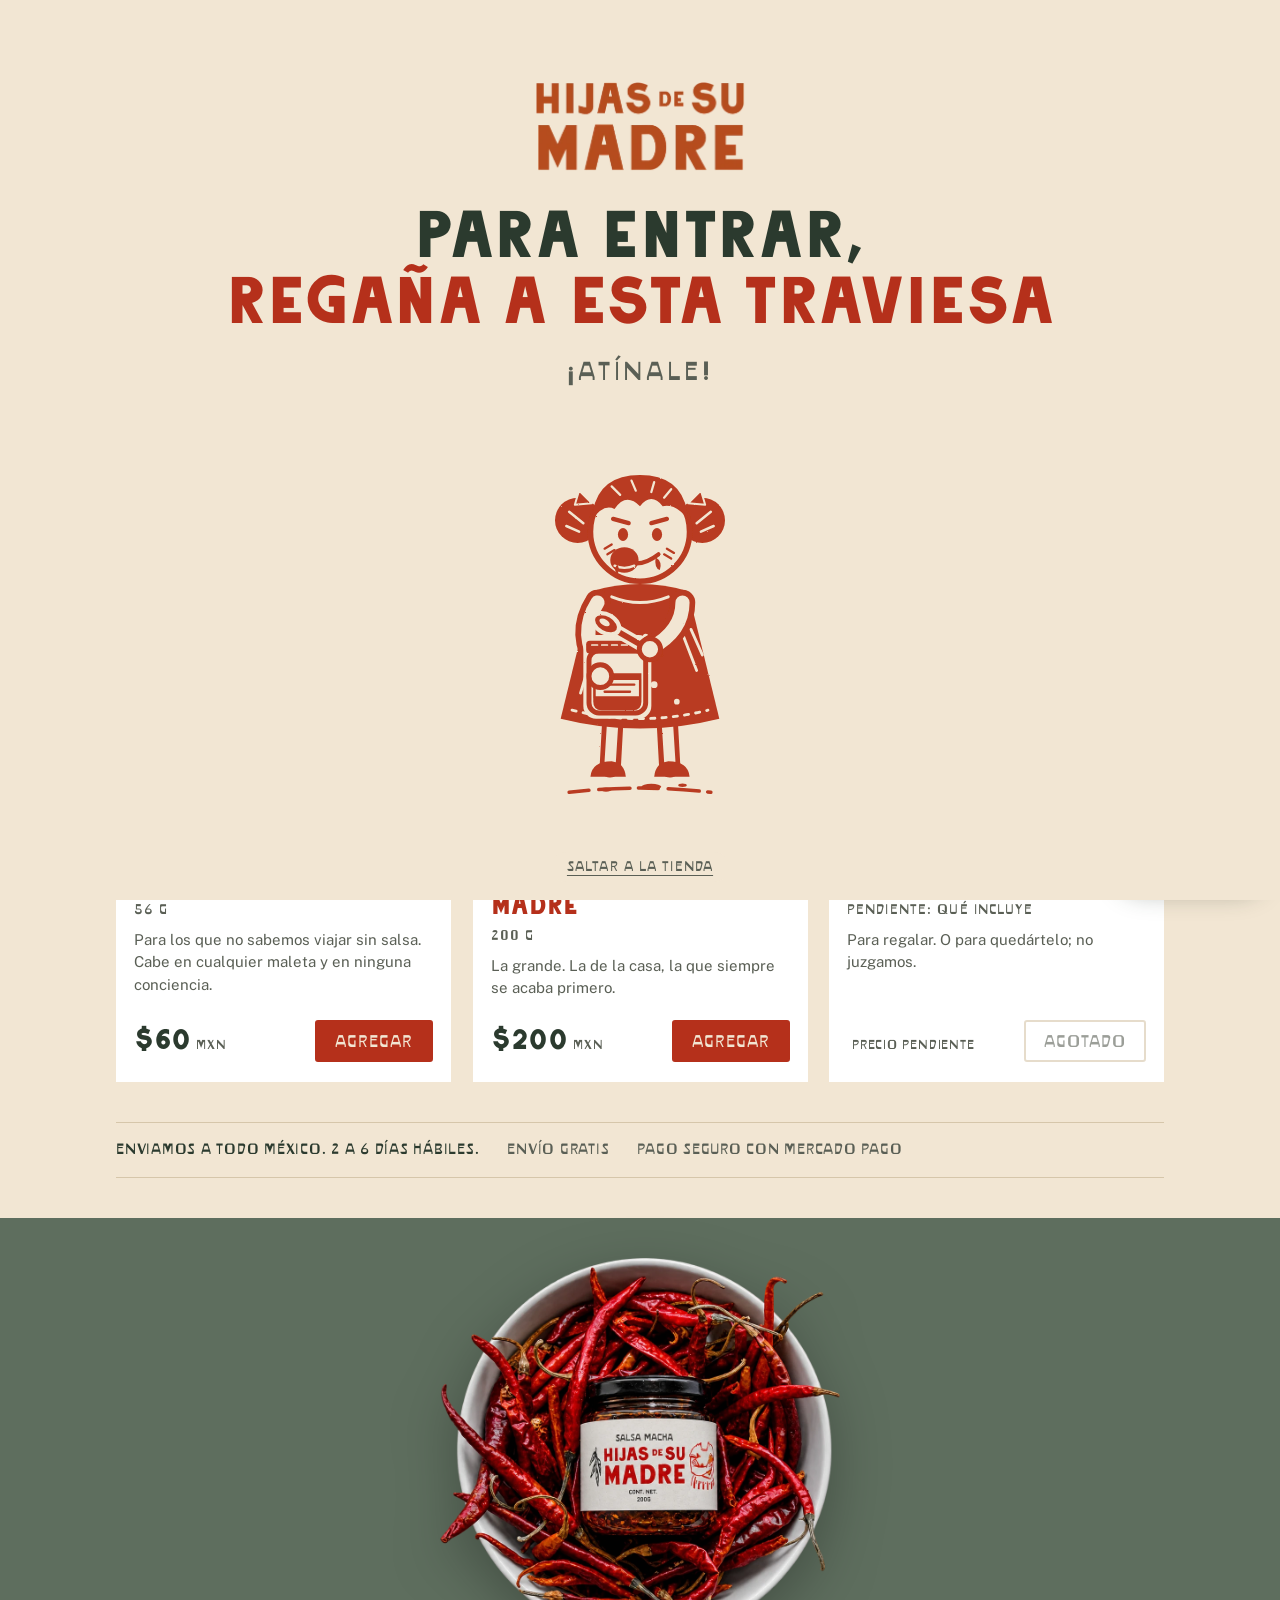
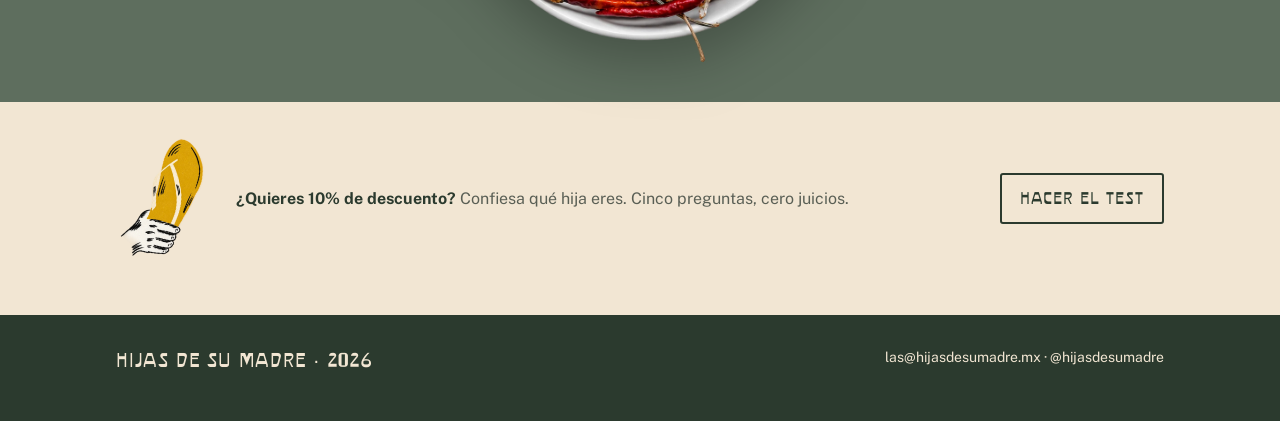
==== commit b7f8ad86: "Logo solo de texto (sin círculo) y más grande en el menú y la entrada Co-Authored-By: Claude Opus 5." ====
--- a/index.html
+++ b/index.html
@@ -27,7 +27,7 @@
 <body data-page="tienda">
 <div class="entrada" id="entrada" role="dialog" aria-label="Entrada a la tienda">
     <div class="entrada-cabeza">
-      <img class="entrada-logo" src="img/logo-circulo.webp" alt="Hijas de Su Madre" width="592" height="600">
+      <img class="entrada-logo" src="img/logo-texto.webp" alt="Hijas de Su Madre" width="425" height="183">
       <h1 class="entrada-titulo">Para entrar, <span>regaña a esta traviesa</span></h1>
       <p class="entrada-pista">¡Atínale!</p>
     </div>
--- a/styles.css
+++ b/styles.css
@@ -59,8 +59,8 @@
   display: flex;
   flex-direction: column;
   align-items: center;
-  gap: 10px;
-  padding-block: 12px 10px;
+  gap: 14px;
+  padding-block: 20px 10px;
 }
 .logo {
   display: flex;
@@ -70,7 +70,7 @@
   text-decoration: none;
   color: var(--rojo);
 }
-.logo .logo-img { height: 76px; width: auto; }
+.logo .logo-img { height: 92px; width: auto; }
 .logo .logo-txt {
   font-family: var(--label);
   font-size: 20px;
@@ -109,7 +109,7 @@
 }
 @media (max-width: 760px) {
   .site-header .wrap { gap: 0; }
-  .logo .logo-img { height: 58px; }
+  .logo .logo-img { height: 54px; }
   .logo .logo-txt { font-size: 17px; }
   .nav-toggle { display: inline-block; }
   .nav {
--- a/entrada.css
+++ b/entrada.css
@@ -21,7 +21,7 @@
   display: flex; flex-direction: column; align-items: center; gap: clamp(10px, 1.8vh, 18px);
   text-align: center; pointer-events: none;
 }
-.entrada-logo { display: block; height: clamp(64px, 12vh, 124px); width: auto; }
+.entrada-logo { display: block; height: clamp(56px, 10vh, 104px); width: auto; margin-bottom: clamp(6px, 2vh, 18px); }
 .entrada-titulo {
   margin: 0;
   font-family: var(--display); font-weight: 400; text-transform: uppercase;
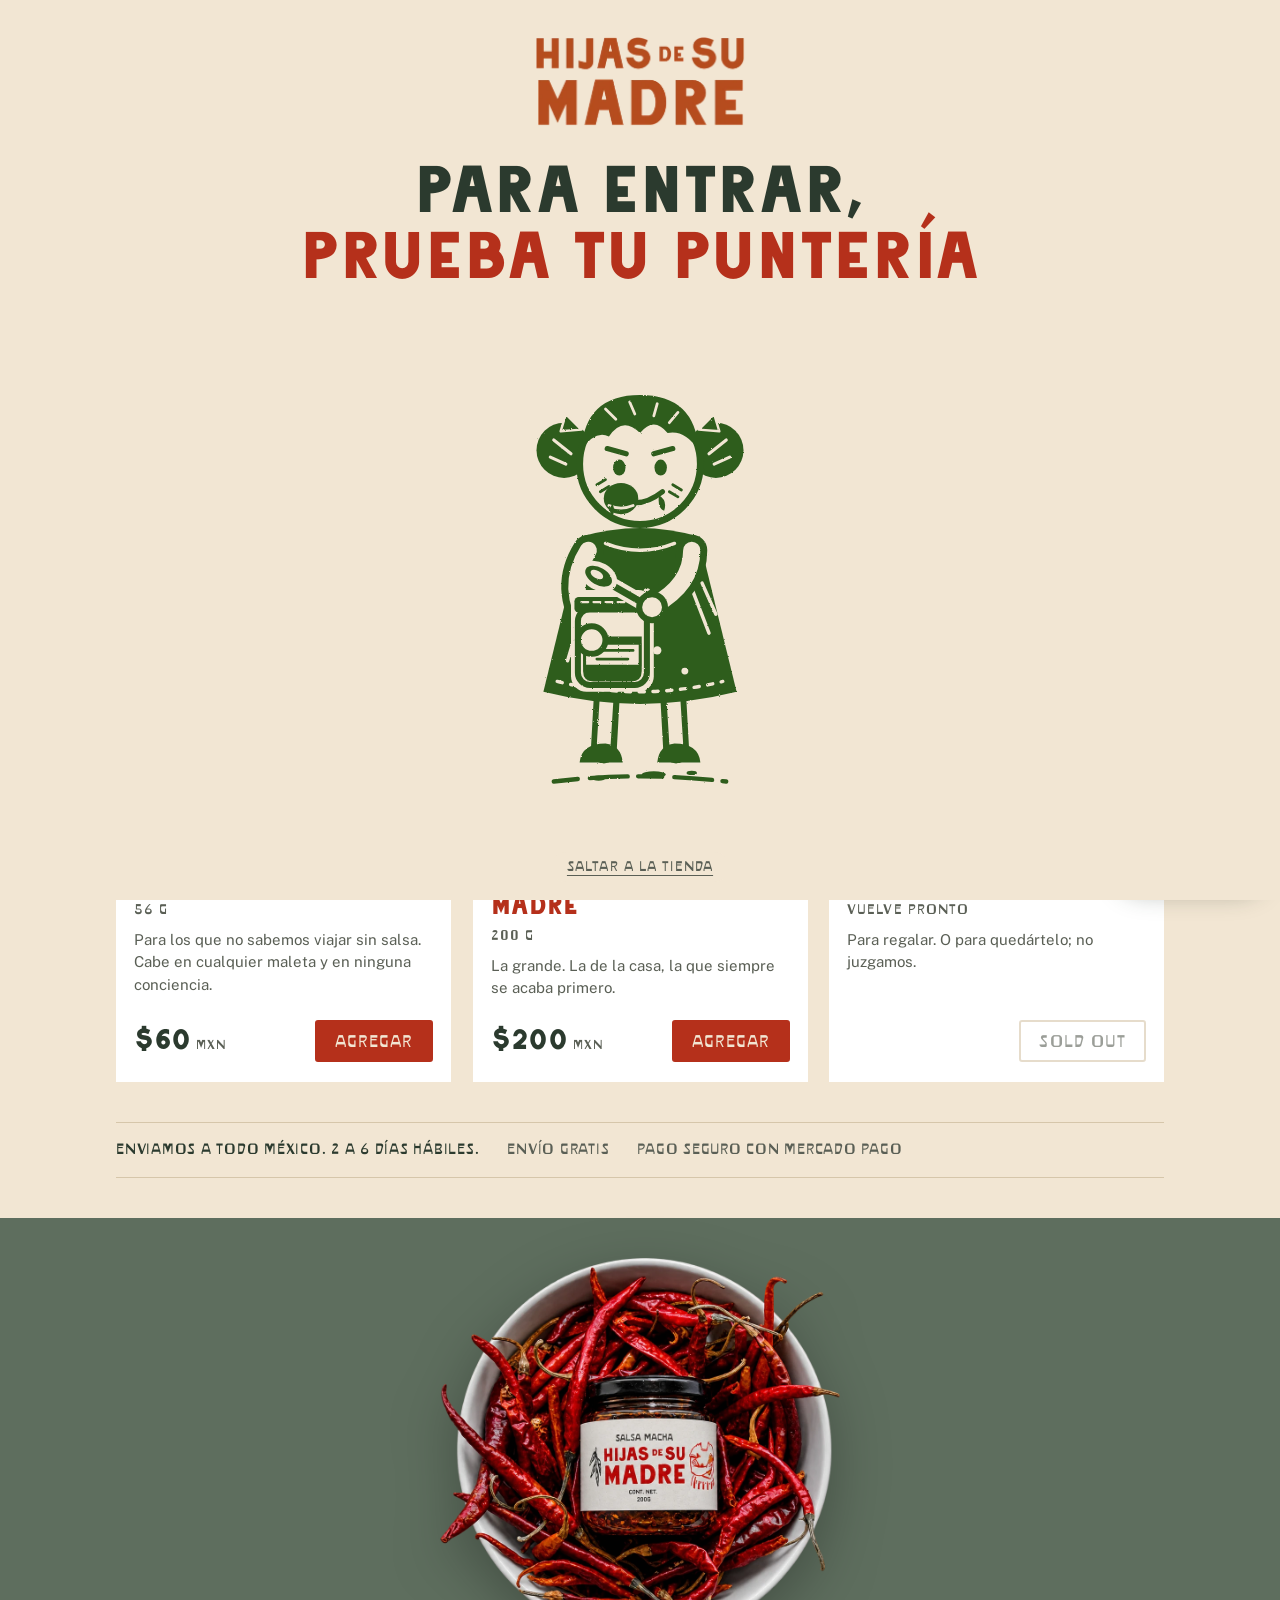
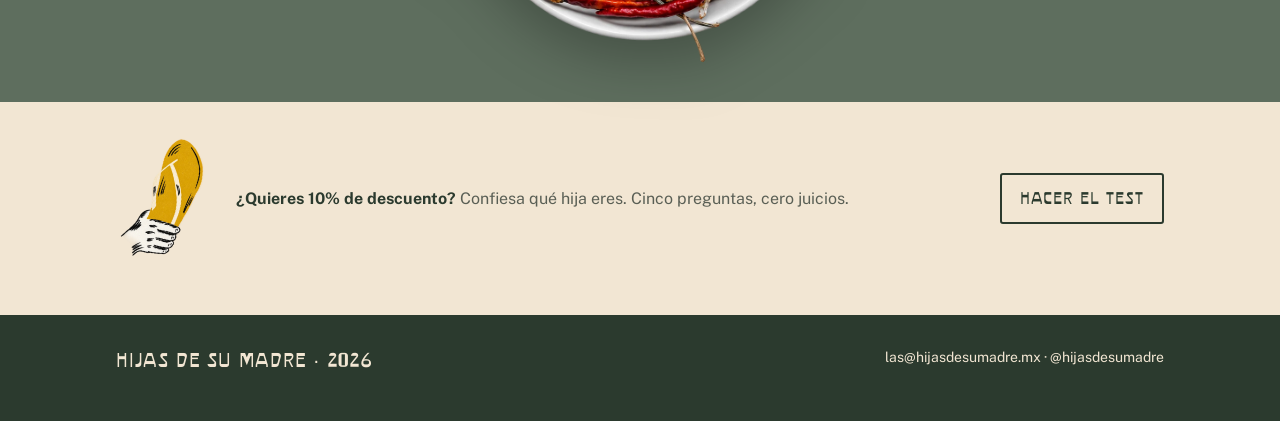
==== commit aed8c944: "Entrada: "Para entrar, prueba tu puntería" y sin ¡Atínale! Co-Authored-By: Claude Opus 5.5 <noreply@" ====
--- a/index.html
+++ b/index.html
@@ -28,8 +28,7 @@
 <div class="entrada" id="entrada" role="dialog" aria-label="Entrada a la tienda">
     <div class="entrada-cabeza">
       <img class="entrada-logo" src="img/logo-texto.webp" alt="Hijas de Su Madre" width="425" height="183">
-      <h1 class="entrada-titulo">Para entrar, <span>regaña a esta traviesa</span></h1>
-      <p class="entrada-pista">¡Atínale!</p>
+      <h1 class="entrada-titulo">Para entrar, <span>prueba tu puntería</span></h1>
     </div>
   <div class="nina" aria-hidden="true"></div>
   <div class="mama" aria-hidden="true"></div>
--- a/styles.css
+++ b/styles.css
@@ -697,3 +697,14 @@
   cursor: image-set(url("img/cursor-chancla.png") 1x, url("img/cursor-chancla@2x.png") 2x) 3 3, pointer;
 }
 button:disabled, .btn.agotado { cursor: not-allowed; }
+
+/* Sold out */
+.product-media { position: relative; }
+.product.is-agotado .product-media img, .product.is-agotado .product-media .ph { opacity: .55; filter: grayscale(.35); }
+.sello-soldout {
+  position: absolute; top: 50%; left: 50%; transform: translate(-50%, -50%) rotate(-8deg);
+  font-family: var(--display); text-transform: uppercase; letter-spacing: .04em;
+  font-size: clamp(26px, 3.4vw, 40px); line-height: 1; color: var(--rojo);
+  border: 3px solid var(--rojo); border-radius: 6px; padding: 10px 16px 6px;
+  background: rgba(242, 230, 211, .85); pointer-events: none; white-space: nowrap;
+}
--- a/entrada.css
+++ b/entrada.css
@@ -15,7 +15,7 @@
 
 .entrada-cabeza {
   position: absolute; left: 0; right: 0;
-  top: max(9vh, calc(env(safe-area-inset-top, 0px) + 28px));
+  top: max(4vh, calc(env(safe-area-inset-top, 0px) + 16px));
   padding-left: max(16px, env(safe-area-inset-left, 0px));
   padding-right: max(16px, env(safe-area-inset-right, 0px));
   display: flex; flex-direction: column; align-items: center; gap: clamp(10px, 1.8vh, 18px);
@@ -25,7 +25,7 @@
 .entrada-titulo {
   margin: 0;
   font-family: var(--display); font-weight: 400; text-transform: uppercase;
-  font-size: clamp(28px, min(5.4vw, 8vh), 66px); line-height: 1; letter-spacing: 0.01em;
+  font-size: clamp(28px, min(8.5vw, 8vh), 66px); line-height: 1; letter-spacing: 0.01em;
   color: var(--verde-oscuro);
   text-wrap: balance;
 }
@@ -45,17 +45,17 @@
   font-family: var(--label); text-transform: uppercase; letter-spacing: 0.08em; font-size: 14px;
   color: var(--gris); text-decoration: underline; text-underline-offset: 4px;
   background: var(--crema); border-radius: 999px; padding: 8px 16px;
-  cursor: pointer; z-index: 5;
+  cursor: pointer; z-index: 5; white-space: nowrap;
 }
 
 /* La niña */
 .nina {
-  position: absolute; left: 50%; top: 66%;
-  width: min(50vmin, 340px, 40vh);
+  position: absolute; left: 50%; top: 60%;
+  width: min(56vmin, 440px, 46vh);
   transform: translate(-50%, -50%);
   pointer-events: none;
 }
-@media (max-width: 600px) { .nina { width: min(62vw, 300px, 36vh); top: 67%; } }
+@media (max-width: 600px) { .nina { width: min(64vw, 300px, 38vh); top: 57%; } }
 .nina svg { display: block; width: 100%; height: auto; overflow: visible; }
 .nina svg * { transform-box: view-box; }
 .nina .cara-ay, .nina .lengua, .nina .cejas-preocupada, .nina .boca-preocupada { display: none; }
